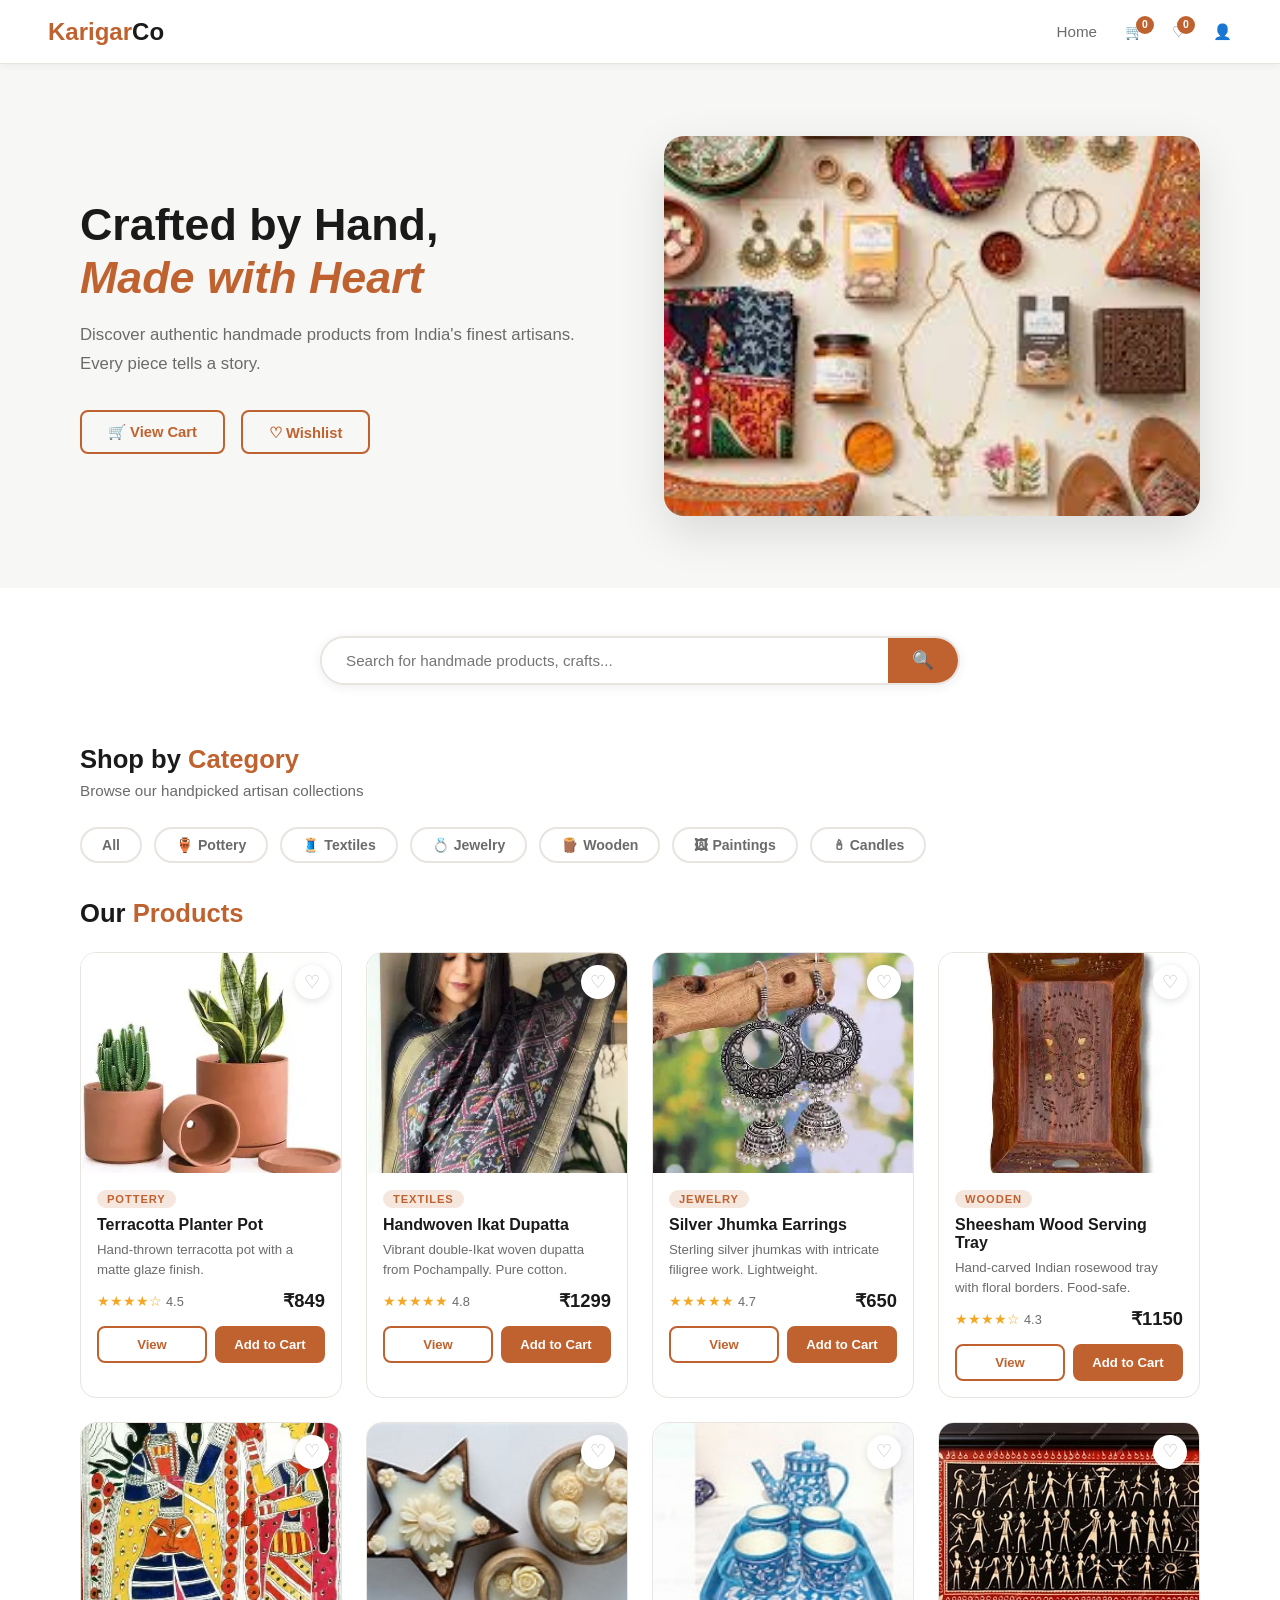
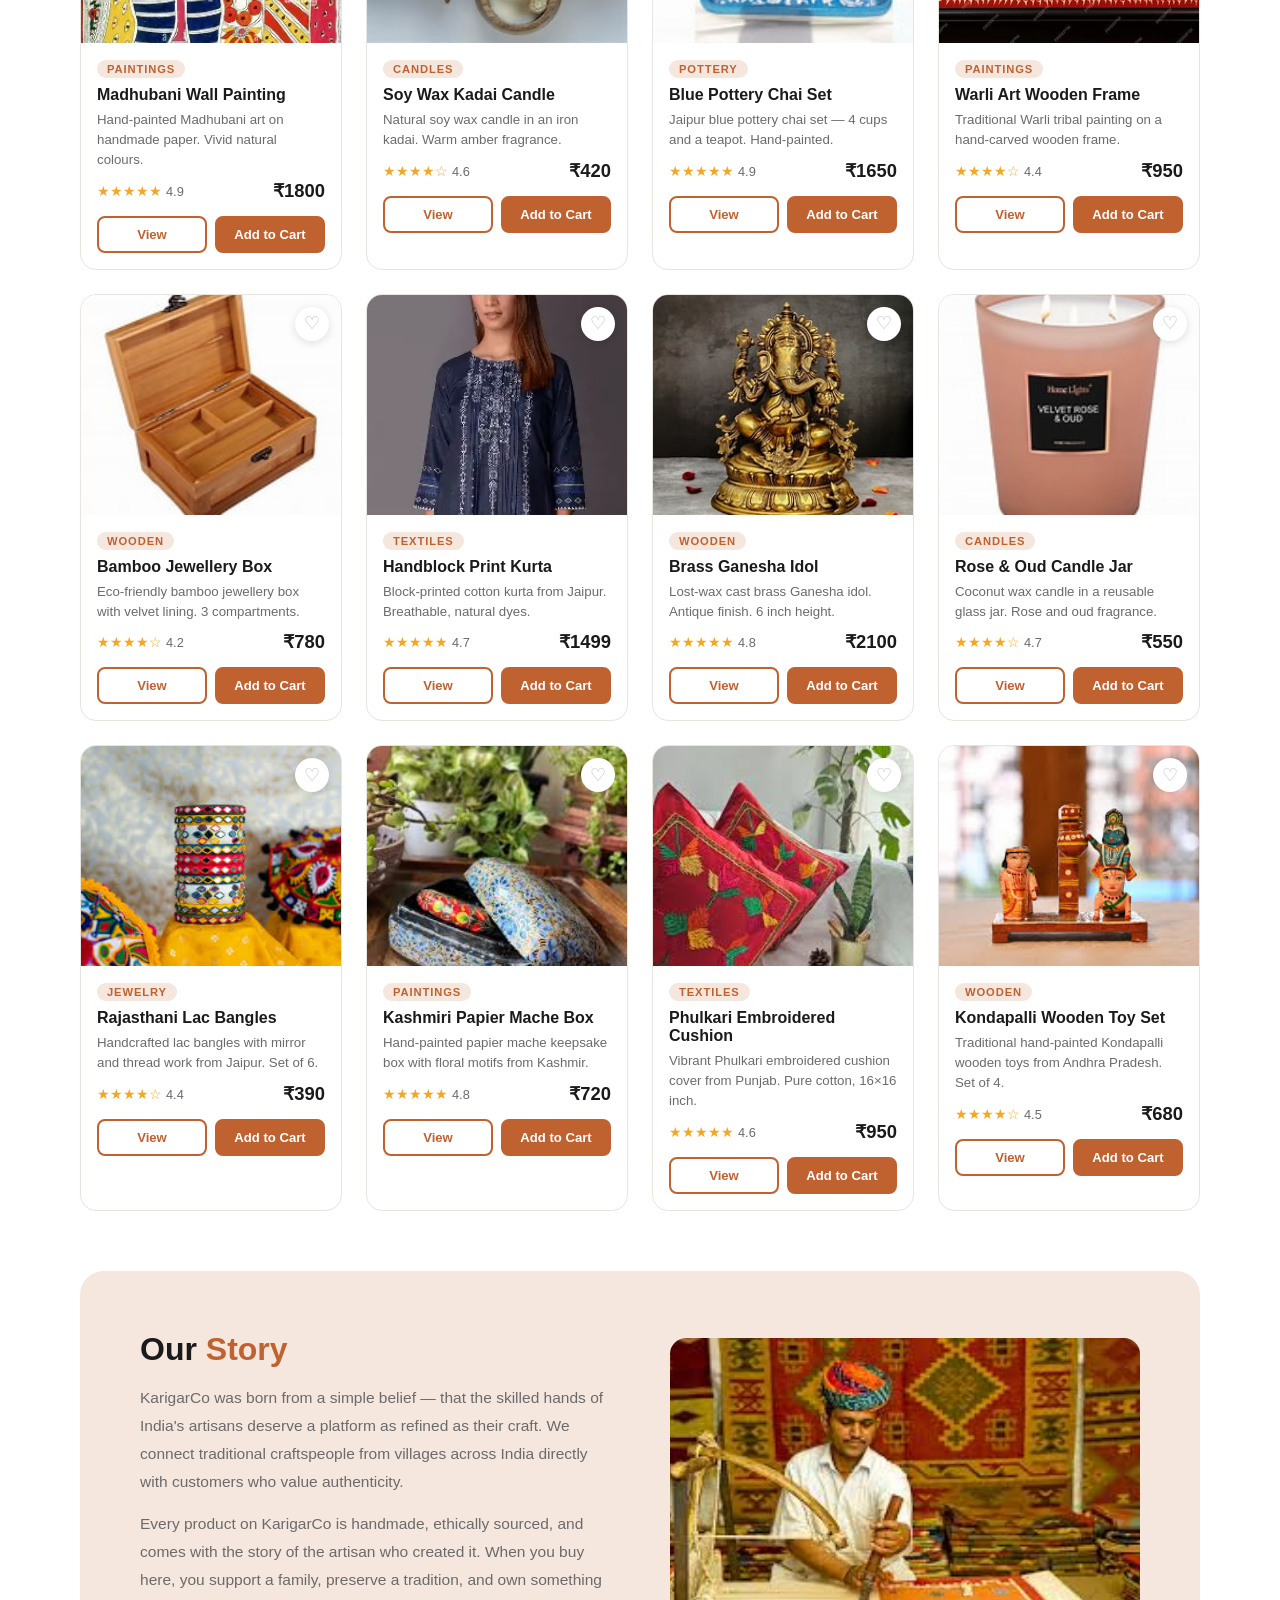
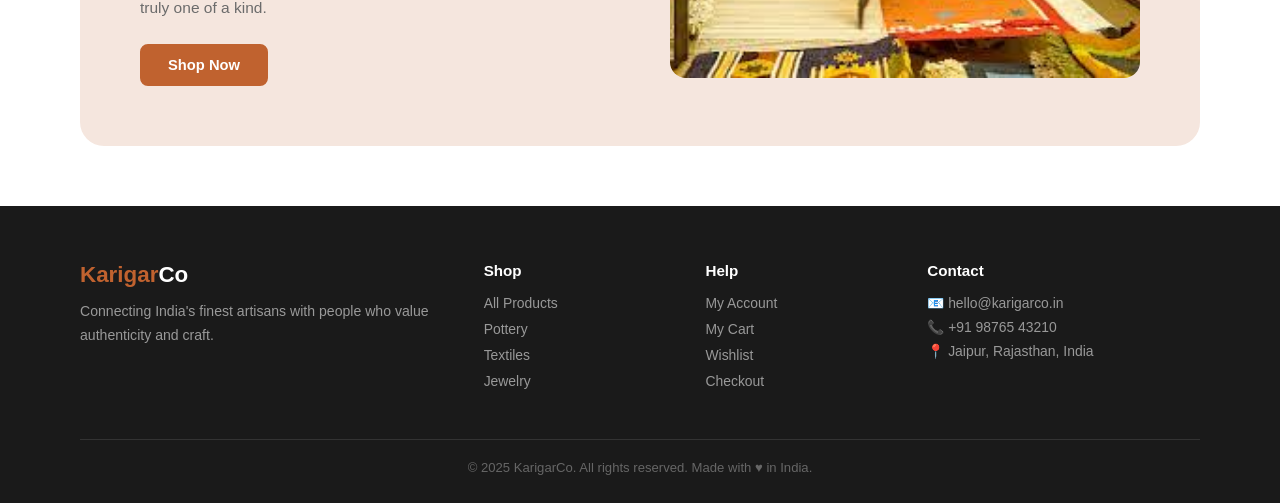
==== home.html @ a5e62e52 "Updated the project to add javascript for 2nd assessment" ====
<!DOCTYPE html>
<html lang="en">
<head>
  <meta charset="UTF-8" />
  <meta name="viewport" content="width=device-width, initial-scale=1.0"/>
  <title>KarigarCo — Home</title>
  <link rel="stylesheet" href="style.css" />
</head>
<body>

<!-- NAVBAR -->
<nav class="navbar">
  <div class="nav-logo"><span>Karigar</span>Co</div>
  <div class="nav-links">
    <a href="home.html">Home</a>
    <a href="cart.html" class="nav-icon">🛒<span class="badge" id="cartBadge">0</span></a>
    <a href="wishlist.html" class="nav-icon">♡<span class="badge" id="wishBadge">0</span></a>
    <a href="profile.html" class="nav-icon">👤</a>
  </div>
</nav>

<!-- HERO -->
<section class="hero">
  <div class="hero-text">
    <h1>Crafted by Hand,<br><em>Made with Heart</em></h1>
    <p>Discover authentic handmade products from India's finest artisans.<br>Every piece tells a story.</p>
    <div class="hero-btns">
      <a href="cart.html" class="btn btn-outline">🛒 View Cart</a>
      <a href="wishlist.html" class="btn btn-outline">♡ Wishlist</a>
    </div>
  </div>
  <div class="hero-img">
    <img src="image/hero.jpg" alt="Handmade products" />
  </div>
</section>

<!-- SEARCH -->
<div class="search-section">
  <div class="search-wrap">
    <input type="text" id="searchInput" placeholder="Search for handmade products, crafts..." />
    <button type="button" onclick="doSearch()">🔍</button>
  </div>
</div>

<!-- PRODUCTS SECTION -->
<section class="section">
  <h2 class="section-title">Shop by <span>Category</span></h2>
  <p class="section-sub">Browse our handpicked artisan collections</p>

  <div class="cat-pills">
    <span class="pill active" data-cat="all"       onclick="filterCat(this,'all')">All</span>
    <span class="pill"        data-cat="pottery"   onclick="filterCat(this,'pottery')">🏺 Pottery</span>
    <span class="pill"        data-cat="textiles"  onclick="filterCat(this,'textiles')">🧵 Textiles</span>
    <span class="pill"        data-cat="jewelry"   onclick="filterCat(this,'jewelry')">💍 Jewelry</span>
    <span class="pill"        data-cat="wooden"    onclick="filterCat(this,'wooden')">🪵 Wooden</span>
    <span class="pill"        data-cat="paintings" onclick="filterCat(this,'paintings')">🖼 Paintings</span>
    <span class="pill"        data-cat="candles"   onclick="filterCat(this,'candles')">🕯 Candles</span>
  </div>

  <h2 class="section-title" style="margin-bottom:24px;">Our <span>Products</span></h2>

  <div class="product-grid" id="productGrid">

    <!-- Card 1 -->
    <div class="card">
      <div class="card-img">
        <img src="image/img1.jpg" alt="Terracotta Planter Pot" />
        <button class="wish-btn" onclick="toggleWish(this)" data-wished="0"
          data-id="p1" data-name="Terracotta Planter Pot" data-price="849"
          data-img="image/img1.jpg" data-cat="Pottery" title="Add to Wishlist">♡</button>
      </div>
      <div class="card-body">
        <span class="cat-tag">Pottery</span>
        <h3 class="card-title">Terracotta Planter Pot</h3>
        <p class="card-desc">Hand-thrown terracotta pot with a matte glaze finish.</p>
        <div class="card-meta">
          <div><span class="stars">★★★★☆</span><span class="rating-val">4.5</span></div>
          <span class="price">₹849</span>
        </div>
        <div class="card-actions">
          <a href="product.html#p1" class="btn btn-outline">View</a>
          <button class="btn btn-solid" onclick="addCart('p1','Terracotta Planter Pot',849,'image/img1.jpg','Pottery')">Add to Cart</button>
        </div>
      </div>
    </div>

    <!-- Card 2 -->
    <div class="card">
      <div class="card-img">
        <img src="image/img2.jpg" alt="Handwoven Ikat Dupatta" />
        <button class="wish-btn" onclick="toggleWish(this)" data-wished="0"
          data-id="p2" data-name="Handwoven Ikat Dupatta" data-price="1299"
          data-img="image/img2.jpg" data-cat="Textiles" title="Add to Wishlist">♡</button>
      </div>
      <div class="card-body">
        <span class="cat-tag">Textiles</span>
        <h3 class="card-title">Handwoven Ikat Dupatta</h3>
        <p class="card-desc">Vibrant double-Ikat woven dupatta from Pochampally. Pure cotton.</p>
        <div class="card-meta">
          <div><span class="stars">★★★★★</span><span class="rating-val">4.8</span></div>
          <span class="price">₹1299</span>
        </div>
        <div class="card-actions">
          <a href="product.html#p2" class="btn btn-outline">View</a>
          <button class="btn btn-solid" onclick="addCart('p2','Handwoven Ikat Dupatta',1299,'image/img2.jpg','Textiles')">Add to Cart</button>
        </div>
      </div>
    </div>

    <!-- Card 3 -->
    <div class="card">
      <div class="card-img">
        <img src="image/img3.jpg" alt="Silver Jhumka Earrings" />
        <button class="wish-btn" onclick="toggleWish(this)" data-wished="0"
          data-id="p3" data-name="Silver Jhumka Earrings" data-price="650"
          data-img="image/img3.jpg" data-cat="Jewelry" title="Add to Wishlist">♡</button>
      </div>
      <div class="card-body">
        <span class="cat-tag">Jewelry</span>
        <h3 class="card-title">Silver Jhumka Earrings</h3>
        <p class="card-desc">Sterling silver jhumkas with intricate filigree work. Lightweight.</p>
        <div class="card-meta">
          <div><span class="stars">★★★★★</span><span class="rating-val">4.7</span></div>
          <span class="price">₹650</span>
        </div>
        <div class="card-actions">
          <a href="product.html#p3" class="btn btn-outline">View</a>
          <button class="btn btn-solid" onclick="addCart('p3','Silver Jhumka Earrings',650,'image/img3.jpg','Jewelry')">Add to Cart</button>
        </div>
      </div>
    </div>

    <!-- Card 4 -->
    <div class="card">
      <div class="card-img">
        <img src="image/img4.jpg" alt="Sheesham Wood Serving Tray" />
        <button class="wish-btn" onclick="toggleWish(this)" data-wished="0"
          data-id="p4" data-name="Sheesham Wood Serving Tray" data-price="1150"
          data-img="image/img4.jpg" data-cat="Wooden" title="Add to Wishlist">♡</button>
      </div>
      <div class="card-body">
        <span class="cat-tag">Wooden</span>
        <h3 class="card-title">Sheesham Wood Serving Tray</h3>
        <p class="card-desc">Hand-carved Indian rosewood tray with floral borders. Food-safe.</p>
        <div class="card-meta">
          <div><span class="stars">★★★★☆</span><span class="rating-val">4.3</span></div>
          <span class="price">₹1150</span>
        </div>
        <div class="card-actions">
          <a href="product.html#p4" class="btn btn-outline">View</a>
          <button class="btn btn-solid" onclick="addCart('p4','Sheesham Wood Serving Tray',1150,'image/img4.jpg','Wooden')">Add to Cart</button>
        </div>
      </div>
    </div>

    <!-- Card 5 -->
    <div class="card">
      <div class="card-img">
        <img src="image/img5.jpg" alt="Madhubani Wall Painting" />
        <button class="wish-btn" onclick="toggleWish(this)" data-wished="0"
          data-id="p5" data-name="Madhubani Wall Painting" data-price="1800"
          data-img="image/img5.jpg" data-cat="Paintings" title="Add to Wishlist">♡</button>
      </div>
      <div class="card-body">
        <span class="cat-tag">Paintings</span>
        <h3 class="card-title">Madhubani Wall Painting</h3>
        <p class="card-desc">Hand-painted Madhubani art on handmade paper. Vivid natural colours.</p>
        <div class="card-meta">
          <div><span class="stars">★★★★★</span><span class="rating-val">4.9</span></div>
          <span class="price">₹1800</span>
        </div>
        <div class="card-actions">
          <a href="product.html#p5" class="btn btn-outline">View</a>
          <button class="btn btn-solid" onclick="addCart('p5','Madhubani Wall Painting',1800,'image/img5.jpg','Paintings')">Add to Cart</button>
        </div>
      </div>
    </div>

    <!-- Card 6 -->
    <div class="card">
      <div class="card-img">
        <img src="image/img6.jpg" alt="Soy Wax Kadai Candle" />
        <button class="wish-btn" onclick="toggleWish(this)" data-wished="0"
          data-id="p6" data-name="Soy Wax Kadai Candle" data-price="420"
          data-img="image/img6.jpg" data-cat="Candles" title="Add to Wishlist">♡</button>
      </div>
      <div class="card-body">
        <span class="cat-tag">Candles</span>
        <h3 class="card-title">Soy Wax Kadai Candle</h3>
        <p class="card-desc">Natural soy wax candle in an iron kadai. Warm amber fragrance.</p>
        <div class="card-meta">
          <div><span class="stars">★★★★☆</span><span class="rating-val">4.6</span></div>
          <span class="price">₹420</span>
        </div>
        <div class="card-actions">
          <a href="product.html#p6" class="btn btn-outline">View</a>
          <button class="btn btn-solid" onclick="addCart('p6','Soy Wax Kadai Candle',420,'image/img6.jpg','Candles')">Add to Cart</button>
        </div>
      </div>
    </div>

    <!-- Card 7 -->
    <div class="card">
      <div class="card-img">
        <img src="image/img7.jpg" alt="Blue Pottery Chai Set" />
        <button class="wish-btn" onclick="toggleWish(this)" data-wished="0"
          data-id="p7" data-name="Blue Pottery Chai Set" data-price="1650"
          data-img="image/img7.jpg" data-cat="Pottery" title="Add to Wishlist">♡</button>
      </div>
      <div class="card-body">
        <span class="cat-tag">Pottery</span>
        <h3 class="card-title">Blue Pottery Chai Set</h3>
        <p class="card-desc">Jaipur blue pottery chai set — 4 cups and a teapot. Hand-painted.</p>
        <div class="card-meta">
          <div><span class="stars">★★★★★</span><span class="rating-val">4.9</span></div>
          <span class="price">₹1650</span>
        </div>
        <div class="card-actions">
          <a href="product.html#p7" class="btn btn-outline">View</a>
          <button class="btn btn-solid" onclick="addCart('p7','Blue Pottery Chai Set',1650,'image/img7.jpg','Pottery')">Add to Cart</button>
        </div>
      </div>
    </div>

    <!-- Card 8 -->
    <div class="card">
      <div class="card-img">
        <img src="image/img8.jpg" alt="Warli Art Wooden Frame" />
        <button class="wish-btn" onclick="toggleWish(this)" data-wished="0"
          data-id="p8" data-name="Warli Art Wooden Frame" data-price="950"
          data-img="image/img8.jpg" data-cat="Paintings" title="Add to Wishlist">♡</button>
      </div>
      <div class="card-body">
        <span class="cat-tag">Paintings</span>
        <h3 class="card-title">Warli Art Wooden Frame</h3>
        <p class="card-desc">Traditional Warli tribal painting on a hand-carved wooden frame.</p>
        <div class="card-meta">
          <div><span class="stars">★★★★☆</span><span class="rating-val">4.4</span></div>
          <span class="price">₹950</span>
        </div>
        <div class="card-actions">
          <a href="product.html#p8" class="btn btn-outline">View</a>
          <button class="btn btn-solid" onclick="addCart('p8','Warli Art Wooden Frame',950,'image/img8.jpg','Paintings')">Add to Cart</button>
        </div>
      </div>
    </div>

    <!-- Card 9 -->
    <div class="card">
      <div class="card-img">
        <img src="image/img9.jpg" alt="Bamboo Jewellery Box" />
        <button class="wish-btn" onclick="toggleWish(this)" data-wished="0"
          data-id="p9" data-name="Bamboo Jewellery Box" data-price="780"
          data-img="image/img9.jpg" data-cat="Wooden" title="Add to Wishlist">♡</button>
      </div>
      <div class="card-body">
        <span class="cat-tag">Wooden</span>
        <h3 class="card-title">Bamboo Jewellery Box</h3>
        <p class="card-desc">Eco-friendly bamboo jewellery box with velvet lining. 3 compartments.</p>
        <div class="card-meta">
          <div><span class="stars">★★★★☆</span><span class="rating-val">4.2</span></div>
          <span class="price">₹780</span>
        </div>
        <div class="card-actions">
          <a href="product.html#p9" class="btn btn-outline">View</a>
          <button class="btn btn-solid" onclick="addCart('p9','Bamboo Jewellery Box',780,'image/img9.jpg','Wooden')">Add to Cart</button>
        </div>
      </div>
    </div>

    <!-- Card 10 -->
    <div class="card">
      <div class="card-img">
        <img src="image/img10.jpg" alt="Handblock Print Kurta" />
        <button class="wish-btn" onclick="toggleWish(this)" data-wished="0"
          data-id="p10" data-name="Handblock Print Kurta" data-price="1499"
          data-img="image/img10.jpg" data-cat="Textiles" title="Add to Wishlist">♡</button>
      </div>
      <div class="card-body">
        <span class="cat-tag">Textiles</span>
        <h3 class="card-title">Handblock Print Kurta</h3>
        <p class="card-desc">Block-printed cotton kurta from Jaipur. Breathable, natural dyes.</p>
        <div class="card-meta">
          <div><span class="stars">★★★★★</span><span class="rating-val">4.7</span></div>
          <span class="price">₹1499</span>
        </div>
        <div class="card-actions">
          <a href="product.html#p10" class="btn btn-outline">View</a>
          <button class="btn btn-solid" onclick="addCart('p10','Handblock Print Kurta',1499,'image/img10.jpg','Textiles')">Add to Cart</button>
        </div>
      </div>
    </div>

    <!-- Card 11 -->
    <div class="card">
      <div class="card-img">
        <img src="image/img11.jpg" alt="Brass Ganesha Idol" />
        <button class="wish-btn" onclick="toggleWish(this)" data-wished="0"
          data-id="p11" data-name="Brass Ganesha Idol" data-price="2100"
          data-img="image/img11.jpg" data-cat="Wooden" title="Add to Wishlist">♡</button>
      </div>
      <div class="card-body">
        <span class="cat-tag">Wooden</span>
        <h3 class="card-title">Brass Ganesha Idol</h3>
        <p class="card-desc">Lost-wax cast brass Ganesha idol. Antique finish. 6 inch height.</p>
        <div class="card-meta">
          <div><span class="stars">★★★★★</span><span class="rating-val">4.8</span></div>
          <span class="price">₹2100</span>
        </div>
        <div class="card-actions">
          <a href="product.html#p11" class="btn btn-outline">View</a>
          <button class="btn btn-solid" onclick="addCart('p11','Brass Ganesha Idol',2100,'image/img11.jpg','Wooden')">Add to Cart</button>
        </div>
      </div>
    </div>

    <!-- Card 12 -->
    <div class="card">
      <div class="card-img">
        <img src="image/img12.jpg" alt="Rose & Oud Candle Jar" />
        <button class="wish-btn" onclick="toggleWish(this)" data-wished="0"
          data-id="p12" data-name="Rose &amp; Oud Candle Jar" data-price="550"
          data-img="image/img12.jpg" data-cat="Candles" title="Add to Wishlist">♡</button>
      </div>
      <div class="card-body">
        <span class="cat-tag">Candles</span>
        <h3 class="card-title">Rose &amp; Oud Candle Jar</h3>
        <p class="card-desc">Coconut wax candle in a reusable glass jar. Rose and oud fragrance.</p>
        <div class="card-meta">
          <div><span class="stars">★★★★☆</span><span class="rating-val">4.7</span></div>
          <span class="price">₹550</span>
        </div>
        <div class="card-actions">
          <a href="product.html#p12" class="btn btn-outline">View</a>
          <button class="btn btn-solid" onclick="addCart('p12','Rose &amp; Oud Candle Jar',550,'image/img12.jpg','Candles')">Add to Cart</button>
        </div>
      </div>
    </div>

    <!-- Card 13 — NEW -->
    <div class="card">
      <div class="card-img">
        <img src="image/img13.jpg" alt="Rajasthani Lac Bangles" />
        <button class="wish-btn" onclick="toggleWish(this)" data-wished="0"
          data-id="p13" data-name="Rajasthani Lac Bangles" data-price="390"
          data-img="image/img13.jpg" data-cat="Jewelry" title="Add to Wishlist">♡</button>
      </div>
      <div class="card-body">
        <span class="cat-tag">Jewelry</span>
        <h3 class="card-title">Rajasthani Lac Bangles</h3>
        <p class="card-desc">Handcrafted lac bangles with mirror and thread work from Jaipur. Set of 6.</p>
        <div class="card-meta">
          <div><span class="stars">★★★★☆</span><span class="rating-val">4.4</span></div>
          <span class="price">₹390</span>
        </div>
        <div class="card-actions">
          <a href="product.html#p13" class="btn btn-outline">View</a>
          <button class="btn btn-solid" onclick="addCart('p13','Rajasthani Lac Bangles',390,'image/img13.jpg','Jewelry')">Add to Cart</button>
        </div>
      </div>
    </div>

    <!-- Card 14 — NEW -->
    <div class="card">
      <div class="card-img">
        <img src="image/img14.jpg" alt="Kashmiri Papier Mache Box" />
        <button class="wish-btn" onclick="toggleWish(this)" data-wished="0"
          data-id="p14" data-name="Kashmiri Papier Mache Box" data-price="720"
          data-img="image/img14.jpg" data-cat="Paintings" title="Add to Wishlist">♡</button>
      </div>
      <div class="card-body">
        <span class="cat-tag">Paintings</span>
        <h3 class="card-title">Kashmiri Papier Mache Box</h3>
        <p class="card-desc">Hand-painted papier mache keepsake box with floral motifs from Kashmir.</p>
        <div class="card-meta">
          <div><span class="stars">★★★★★</span><span class="rating-val">4.8</span></div>
          <span class="price">₹720</span>
        </div>
        <div class="card-actions">
          <a href="product.html#p14" class="btn btn-outline">View</a>
          <button class="btn btn-solid" onclick="addCart('p14','Kashmiri Papier Mache Box',720,'image/img14.jpg','Paintings')">Add to Cart</button>
        </div>
      </div>
    </div>

    <!-- Card 15 — NEW -->
    <div class="card">
      <div class="card-img">
        <img src="image/img15.jpg" alt="Phulkari Embroidered Cushion" />
        <button class="wish-btn" onclick="toggleWish(this)" data-wished="0"
          data-id="p15" data-name="Phulkari Embroidered Cushion" data-price="950"
          data-img="image/img15.jpg" data-cat="Textiles" title="Add to Wishlist">♡</button>
      </div>
      <div class="card-body">
        <span class="cat-tag">Textiles</span>
        <h3 class="card-title">Phulkari Embroidered Cushion</h3>
        <p class="card-desc">Vibrant Phulkari embroidered cushion cover from Punjab. Pure cotton, 16×16 inch.</p>
        <div class="card-meta">
          <div><span class="stars">★★★★★</span><span class="rating-val">4.6</span></div>
          <span class="price">₹950</span>
        </div>
        <div class="card-actions">
          <a href="product.html#p15" class="btn btn-outline">View</a>
          <button class="btn btn-solid" onclick="addCart('p15','Phulkari Embroidered Cushion',950,'image/img15.jpg','Textiles')">Add to Cart</button>
        </div>
      </div>
    </div>

    <!-- Card 16 — NEW -->
    <div class="card">
      <div class="card-img">
        <img src="image/img16.jpg" alt="Kondapalli Wooden Toy Set" />
        <button class="wish-btn" onclick="toggleWish(this)" data-wished="0"
          data-id="p16" data-name="Kondapalli Wooden Toy Set" data-price="680"
          data-img="image/img16.jpg" data-cat="Wooden" title="Add to Wishlist">♡</button>
      </div>
      <div class="card-body">
        <span class="cat-tag">Wooden</span>
        <h3 class="card-title">Kondapalli Wooden Toy Set</h3>
        <p class="card-desc">Traditional hand-painted Kondapalli wooden toys from Andhra Pradesh. Set of 4.</p>
        <div class="card-meta">
          <div><span class="stars">★★★★☆</span><span class="rating-val">4.5</span></div>
          <span class="price">₹680</span>
        </div>
        <div class="card-actions">
          <a href="product.html#p16" class="btn btn-outline">View</a>
          <button class="btn btn-solid" onclick="addCart('p16','Kondapalli Wooden Toy Set',680,'image/img16.jpg','Wooden')">Add to Cart</button>
        </div>
      </div>
    </div>

  </div><!-- end product-grid -->
</section>

<!-- ABOUT / OUR STORY -->
<div class="about-section">
  <div class="about-text">
    <h2>Our <span>Story</span></h2>
    <p>KarigarCo was born from a simple belief — that the skilled hands of India's artisans deserve a platform as refined as their craft. We connect traditional craftspeople from villages across India directly with customers who value authenticity.</p>
    <p>Every product on KarigarCo is handmade, ethically sourced, and comes with the story of the artisan who created it. When you buy here, you support a family, preserve a tradition, and own something truly one of a kind.</p>
    <a href="cart.html" class="btn btn-solid" style="margin-top:8px;">Shop Now</a>
  </div>
  <div class="about-img">
    <img src="image/about.jpg" alt="Artisan at work" />
  </div>
</div>

<!-- FOOTER -->
<footer>
  <div class="footer-grid">
    <div class="footer-brand">
      <div class="logo"><span>Karigar</span>Co</div>
      <p>Connecting India's finest artisans with people who value authenticity and craft.</p>
    </div>
    <div class="footer-col">
      <h4>Shop</h4>
      <a href="home.html">All Products</a>
      <a href="home.html">Pottery</a>
      <a href="home.html">Textiles</a>
      <a href="home.html">Jewelry</a>
    </div>
    <div class="footer-col">
      <h4>Help</h4>
      <a href="profile.html">My Account</a>
      <a href="cart.html">My Cart</a>
      <a href="wishlist.html">Wishlist</a>
      <a href="checkout.html">Checkout</a>
    </div>
    <div class="footer-col">
      <h4>Contact</h4>
      <p>📧 hello@karigarco.in</p>
      <p>📞 +91 98765 43210</p>
      <p>📍 Jaipur, Rajasthan, India</p>
    </div>
  </div>
  <div class="footer-bottom">© 2025 KarigarCo. All rights reserved. Made with ♥ in India.</div>
</footer>

<a href="#" class="scroll-top" id="scrollTop">↑</a>

<script src="script.js"></script>
<script>
  document.getElementById('searchInput').addEventListener('keyup', doSearch);
  updateBadges();
</script>
</body>
</html>
---- style.css ----
* { margin: 0; padding: 0; box-sizing: border-box; }

:root {
  --terra: #C0622F;
  --terra-dark: #a04f22;
  --terra-light: #f5e6de;
  --black: #1a1a1a;
  --gray: #6b6b6b;
  --light: #f7f7f5;
  --white: #ffffff;
  --border: #e8e4e0;
}

body { font-family: 'Segoe UI', sans-serif; color: var(--black); background: var(--white); }
a { text-decoration: none; color: inherit; }
img { display: block; }

/* ===== NAVBAR ===== */
.navbar {
  display: flex; align-items: center; justify-content: space-between;
  padding: 0 48px; height: 64px; background: var(--white);
  border-bottom: 1px solid var(--border); position: sticky; top: 0; z-index: 100;
  box-shadow: 0 1px 8px rgba(0,0,0,0.06);
}
.nav-logo { font-size: 1.5rem; font-weight: 700; color: var(--black); }
.nav-logo span { color: var(--terra); }
.nav-links { display: flex; align-items: center; gap: 28px; }
.nav-links a { font-size: 0.95rem; font-weight: 500; color: var(--gray); transition: color 0.2s; }
.nav-links a:hover { color: var(--terra); }
.nav-icon { position: relative; font-size: 1.3rem; display: flex; align-items: center; }
.badge {
  position: absolute; top: -7px; right: -10px;
  background: var(--terra); color: #fff; font-size: 0.65rem; font-weight: 700;
  width: 18px; height: 18px; border-radius: 50%;
  display: flex; align-items: center; justify-content: center;
}

/* ===== BUTTONS ===== */
.btn {
  display: inline-flex; align-items: center; justify-content: center; gap: 8px;
  padding: 11px 26px; border-radius: 8px; font-size: 0.92rem;
  font-weight: 600; cursor: pointer; border: 2px solid transparent;
  transition: all 0.2s; font-family: 'Segoe UI', sans-serif;
}
.btn-outline { background: transparent; border-color: var(--terra); color: var(--terra); }
.btn-outline:hover { background: var(--terra); color: #fff; }
.btn-solid { background: var(--terra); color: #fff; border-color: var(--terra); }
.btn-solid:hover { background: var(--terra-dark); border-color: var(--terra-dark); transform: translateY(-1px); }
.btn-full { width: 100%; padding: 13px; font-size: 1rem; }
.btn-gray { background: var(--light); color: var(--black); border-color: var(--border); }
.btn-gray:hover { background: var(--border); }

/* ===== HERO ===== */
.hero {
  display: grid; grid-template-columns: 1fr 1fr;
  align-items: center; gap: 48px; padding: 72px 80px; background: var(--light);
}
.hero-text h1 { font-size: 2.8rem; font-weight: 800; line-height: 1.2; margin-bottom: 16px; }
.hero-text h1 em { color: var(--terra); font-style: italic; }
.hero-text p { font-size: 1.05rem; color: var(--gray); margin-bottom: 32px; line-height: 1.7; }
.hero-btns { display: flex; gap: 16px; flex-wrap: wrap; }
.hero-img { border-radius: 20px; overflow: hidden; box-shadow: 0 16px 48px rgba(0,0,0,0.12); }
.hero-img img { width: 100%; height: 380px; object-fit: cover; }

/* ===== SEARCH ===== */
.search-section { padding: 48px 80px 0; }
.search-wrap {
  max-width: 640px; margin: 0 auto;
  display: flex; border: 2px solid var(--border); border-radius: 50px;
  overflow: hidden; background: #fff; box-shadow: 0 2px 12px rgba(0,0,0,0.07);
}
.search-wrap input {
  flex: 1; padding: 14px 24px; border: none; outline: none;
  font-size: 0.95rem; font-family: inherit; color: var(--black);
}
.search-wrap button {
  background: var(--terra); border: none; padding: 0 24px;
  color: #fff; font-size: 1.1rem; cursor: pointer; transition: background 0.2s;
}
.search-wrap button:hover { background: var(--terra-dark); }

/* ===== SECTIONS ===== */
.section { padding: 60px 80px; }
.section-title { font-size: 1.6rem; font-weight: 700; margin-bottom: 8px; }
.section-title span { color: var(--terra); }
.section-sub { color: var(--gray); font-size: 0.95rem; margin-bottom: 28px; }

/* ===== CATEGORY PILLS ===== */
.cat-pills { display: flex; gap: 12px; flex-wrap: wrap; margin-bottom: 36px; }
.pill {
  padding: 8px 20px; border-radius: 50px; font-size: 0.88rem; font-weight: 600;
  border: 2px solid var(--border); background: #fff; color: var(--gray);
  cursor: pointer; transition: all 0.2s; text-decoration: none; display: inline-block;
}
.pill:hover { background: var(--terra); color: #fff; border-color: var(--terra); }

/* ===== PRODUCT GRID ===== */
.product-grid { display: grid; grid-template-columns: repeat(4, minmax(0, 1fr)); gap: 24px; }

/* ===== PRODUCT CARD ===== */
.card {
  background: #fff; border-radius: 16px; border: 1px solid var(--border);
  overflow: hidden; transition: transform 0.22s, box-shadow 0.22s; position: relative;
}
.card:hover { transform: translateY(-6px); box-shadow: 0 12px 36px rgba(192,98,47,0.15); }
.card-img { position: relative; overflow: hidden; }
.card-img img { width: 100%; height: 220px; object-fit: cover; transition: transform 0.3s; }
.card:hover .card-img img { transform: scale(1.05); }
.wish-btn {
  position: absolute; top: 12px; right: 12px; width: 34px; height: 34px;
  border-radius: 50%; background: #fff; display: flex; align-items: center;
  justify-content: center; font-size: 1.1rem; border: none; cursor: pointer;
  box-shadow: 0 2px 8px rgba(0,0,0,0.12); color: #bbb; transition: color 0.2s;
}
.wish-btn:hover { color: var(--terra); }
.card-body { padding: 16px; }
.cat-tag {
  display: inline-block; font-size: 0.7rem; font-weight: 700;
  letter-spacing: 0.08em; color: var(--terra); background: var(--terra-light);
  padding: 3px 10px; border-radius: 20px; margin-bottom: 8px; text-transform: uppercase;
}
.card-title { font-size: 1rem; font-weight: 700; margin-bottom: 6px; }
.card-desc { font-size: 0.83rem; color: var(--gray); line-height: 1.5; margin-bottom: 10px; }
.card-meta { display: flex; align-items: center; justify-content: space-between; margin-bottom: 14px; }
.stars { color: #f5a623; font-size: 0.88rem; }
.rating-val { font-size: 0.8rem; color: var(--gray); margin-left: 4px; }
.price { font-size: 1.15rem; font-weight: 800; }
.card-actions { display: flex; gap: 8px; }
.card-actions .btn { flex: 1; padding: 9px 0; font-size: 0.82rem; }

/* ===== ABOUT SECTION ===== */
.about-section {
  background: var(--terra-light); border-radius: 24px; margin: 0 80px 60px;
  padding: 60px; display: grid; grid-template-columns: 1fr 1fr; gap: 60px; align-items: center;
}
.about-text h2 { font-size: 2rem; font-weight: 800; margin-bottom: 16px; }
.about-text h2 span { color: var(--terra); }
.about-text p { color: var(--gray); line-height: 1.8; margin-bottom: 14px; font-size: 0.97rem; }
.about-img img { width: 100%; border-radius: 16px; object-fit: cover; height: 340px; }

/* ===== FOOTER ===== */
footer { background: var(--black); color: #ccc; padding: 56px 80px 28px; }
.footer-grid { display: grid; grid-template-columns: 2fr 1fr 1fr 1.5fr; gap: 40px; margin-bottom: 40px; }
.footer-brand .logo { font-size: 1.4rem; font-weight: 700; color: #fff; margin-bottom: 12px; }
.footer-brand .logo span { color: var(--terra); }
.footer-brand p { font-size: 0.88rem; line-height: 1.7; color: #999; }
.footer-col h4 { color: #fff; font-size: 0.95rem; font-weight: 700; margin-bottom: 16px; }
.footer-col a { display: block; font-size: 0.87rem; color: #999; margin-bottom: 10px; transition: color 0.2s; }
.footer-col a:hover { color: var(--terra); }
.footer-col p { font-size: 0.87rem; color: #999; margin-bottom: 8px; }
.footer-bottom { border-top: 1px solid #333; padding-top: 20px; text-align: center; font-size: 0.82rem; color: #666; }

/* ===== AUTH PAGE ===== */
.auth-page {
  min-height: 100vh; display: flex; align-items: center; justify-content: center;
  background: linear-gradient(135deg, var(--light) 0%, #ede0d8 100%);
}
.auth-box {
  background: #fff; border-radius: 20px; padding: 48px 44px;
  width: 100%; max-width: 440px; box-shadow: 0 20px 60px rgba(0,0,0,0.1);
}
.auth-logo { text-align: center; font-size: 1.8rem; font-weight: 800; margin-bottom: 6px; }
.auth-logo span { color: var(--terra); }
.auth-sub { text-align: center; color: var(--gray); font-size: 0.9rem; margin-bottom: 28px; }

/* CSS-only tab switching using :has() and radio inputs */
.tab-radio { display: none; }
.auth-tabs { display: flex; border-bottom: 2px solid var(--border); margin-bottom: 28px; }
.auth-tab-label {
  flex: 1; text-align: center; padding: 12px; font-weight: 600; font-size: 0.95rem;
  color: var(--gray); border-bottom: 3px solid transparent; margin-bottom: -2px;
  cursor: pointer; transition: all 0.2s; display: block;
}
#tab-login:checked ~ .auth-tabs label[for="tab-login"],
#tab-signup:checked ~ .auth-tabs label[for="tab-signup"] {
  color: var(--terra); border-bottom-color: var(--terra);
}
.tab-panel { display: none; flex-direction: column; gap: 16px; }
#tab-login:checked ~ .panels #panel-login { display: flex; }
#tab-signup:checked ~ .panels #panel-signup { display: flex; }

.form-group { display: flex; flex-direction: column; gap: 6px; }
.form-group label { font-size: 0.88rem; font-weight: 600; color: var(--black); }
.form-group input, .form-group select, .form-group textarea {
  padding: 11px 14px; border: 1.5px solid var(--border); border-radius: 8px;
  font-size: 0.93rem; font-family: inherit; outline: none; transition: border-color 0.2s; color: var(--black);
}
.form-group input:focus, .form-group select:focus, .form-group textarea:focus { border-color: var(--terra); }
.form-hint { font-size: 0.8rem; color: var(--gray); text-align: center; margin-top: 4px; }
.form-hint a { color: var(--terra); font-weight: 600; }

/* ===== PRODUCT DETAIL PAGE ===== */
.product-detail {
  display: grid; grid-template-columns: 1fr 1fr; gap: 56px;
  padding: 48px 80px; max-width: 1200px; margin: 0 auto;
}
.product-main-img { border-radius: 20px; overflow: hidden; border: 1px solid var(--border); }
.product-main-img img { width: 100%; height: 460px; object-fit: cover; }
.product-info { padding-top: 8px; }
.product-info .cat-tag { margin-bottom: 12px; }
.product-info h1 { font-size: 1.8rem; font-weight: 800; margin-bottom: 12px; line-height: 1.3; }
.product-stars { display: flex; align-items: center; gap: 8px; margin-bottom: 16px; }
.product-stars .stars { font-size: 1.1rem; }
.product-stars span { color: var(--gray); font-size: 0.9rem; }
.product-price { font-size: 2rem; font-weight: 800; color: var(--terra); margin-bottom: 20px; }
.product-desc { color: var(--gray); line-height: 1.8; font-size: 0.97rem; margin-bottom: 28px; }
.product-actions { display: flex; flex-direction: column; gap: 12px; }
.product-actions-row { display: flex; gap: 12px; }
.product-actions-row .btn { flex: 1; }

/* ===== REVIEWS ===== */
.reviews-section { padding: 0 80px 60px; max-width: 1200px; margin: 0 auto; }
.reviews-title { font-size: 1.3rem; font-weight: 700; margin-bottom: 24px; padding-bottom: 12px; border-bottom: 2px solid var(--border); }
.review-list { display: flex; flex-direction: column; gap: 20px; margin-bottom: 40px; }
.review-card { background: var(--light); border-radius: 12px; padding: 20px; border: 1px solid var(--border); }
.review-header { display: flex; align-items: center; justify-content: space-between; margin-bottom: 8px; }
.reviewer-name { font-weight: 700; font-size: 0.95rem; }
.review-stars { color: #f5a623; font-size: 0.9rem; }
.review-text { color: var(--gray); font-size: 0.9rem; line-height: 1.6; }
.review-form { background: var(--light); border-radius: 16px; padding: 28px; border: 1px solid var(--border); }
.review-form h3 { font-size: 1.1rem; font-weight: 700; margin-bottom: 20px; }
.review-form .form-group { margin-bottom: 14px; }

/* ===== CART PAGE ===== */
.cart-layout { display: grid; grid-template-columns: 1fr 360px; gap: 32px; align-items: start; }
.cart-items { display: flex; flex-direction: column; gap: 16px; }
.cart-item {
  display: grid; grid-template-columns: 100px 1fr auto;
  gap: 20px; align-items: center;
  background: #fff; border: 1px solid var(--border); border-radius: 14px; padding: 16px;
}
.cart-item img { width: 100px; height: 100px; object-fit: cover; border-radius: 10px; }
.cart-item-info h4 { font-weight: 700; margin-bottom: 4px; }
.cart-item-info .cat-tag { margin-bottom: 8px; }
.cart-item-price { font-size: 1.1rem; font-weight: 800; text-align: right; }

/* ===== ORDER SUMMARY ===== */
.order-summary {
  background: #fff; border: 1px solid var(--border); border-radius: 16px;
  padding: 24px; position: sticky; top: 80px;
}
.order-summary h3 { font-size: 1.1rem; font-weight: 700; margin-bottom: 20px; padding-bottom: 12px; border-bottom: 1px solid var(--border); }
.summary-row { display: flex; justify-content: space-between; margin-bottom: 12px; font-size: 0.93rem; color: var(--gray); }
.summary-row.total { font-weight: 800; font-size: 1.1rem; color: var(--black); border-top: 1px solid var(--border); padding-top: 14px; margin-top: 4px; }
.summary-row.free { color: #27ae60; font-weight: 600; }

/* ===== EMPTY STATE ===== */
.empty-state { text-align: center; padding: 80px 24px; display: flex; flex-direction: column; align-items: center; gap: 16px; }
.empty-icon { font-size: 4rem; margin-bottom: 8px; }
.empty-state h3 { font-size: 1.4rem; font-weight: 700; }
.empty-state p { color: var(--gray); font-size: 0.95rem; }

/* ===== CHECKOUT PAGE ===== */
.checkout-layout { display: grid; grid-template-columns: 1fr 380px; gap: 32px; align-items: start; }
.checkout-form-box { background: #fff; border: 1px solid var(--border); border-radius: 16px; padding: 32px; }
.checkout-form-box h3 { font-size: 1.1rem; font-weight: 700; margin-bottom: 24px; }
.form-row { display: grid; grid-template-columns: 1fr 1fr; gap: 16px; }
.payment-options { display: flex; flex-direction: column; gap: 12px; margin-top: 8px; }
.payment-opt {
  display: flex; align-items: center; gap: 12px; padding: 14px 18px;
  border: 2px solid var(--border); border-radius: 10px; cursor: pointer;
  transition: border-color 0.2s; font-size: 0.93rem; font-weight: 600;
}
.payment-opt input[type="radio"] { accent-color: var(--terra); width: 16px; height: 16px; }
.payment-opt:has(input:checked) { border-color: var(--terra); background: var(--terra-light); }
.section-label { font-weight: 700; font-size: 1rem; margin: 20px 0 12px; }

/* ===== ORDER CONFIRM ===== */
.confirm-box { text-align: center; padding: 60px 32px; background: #fff; border: 1px solid var(--border); border-radius: 20px; }
.confirm-icon { font-size: 4rem; margin-bottom: 16px; }
.confirm-box h2 { font-size: 1.8rem; font-weight: 800; margin-bottom: 8px; }
.confirm-box p { color: var(--gray); margin-bottom: 8px; }
.order-id-display { font-size: 1.1rem; font-weight: 800; color: var(--terra); margin: 12px 0 28px; background: var(--terra-light); padding: 10px 20px; border-radius: 8px; display: inline-block; }

/* ===== ORDERS PAGE ===== */
.order-card {
  background: #fff;
  border: 1px solid var(--border);
  border-radius: 18px;
  padding: 22px;
  margin-bottom: 16px;
}
.order-head {
  display: flex;
  align-items: center;
  justify-content: space-between;
  gap: 16px;
  padding-bottom: 14px;
  margin-bottom: 16px;
  border-bottom: 1px solid var(--border);
}
.order-id { font-weight: 800; font-size: 1rem; }
.order-date { color: var(--gray); font-size: 0.85rem; margin-top: 4px; }
.order-total { font-weight: 900; font-size: 1.05rem; color: var(--terra); white-space: nowrap; }
.order-grid { display: grid; grid-template-columns: 1.2fr 0.8fr; gap: 18px; align-items: start; }
.order-items { display: flex; flex-direction: column; gap: 12px; }
.order-item {
  display: grid;
  grid-template-columns: 54px 1fr auto;
  gap: 12px;
  align-items: center;
  padding: 12px;
  border: 1px solid var(--border);
  border-radius: 14px;
  background: var(--light);
}
.order-item img { width: 54px; height: 54px; object-fit: cover; border-radius: 10px; }
.order-item-name { font-weight: 800; font-size: 0.92rem; }
.order-item-meta { color: var(--gray); font-size: 0.82rem; margin-top: 3px; }
.order-item-line { font-weight: 900; font-size: 0.92rem; white-space: nowrap; }
.order-address {
  border: 1px solid var(--border);
  border-radius: 14px;
  padding: 14px;
  background: #fff;
  color: var(--black);
  line-height: 1.7;
  font-size: 0.92rem;
}

/* ===== PROFILE PAGE ===== */
.profile-layout { display: grid; grid-template-columns: 280px 1fr; gap: 32px; align-items: start; }
.profile-card { background: #fff; border: 1px solid var(--border); border-radius: 16px; padding: 32px 24px; text-align: center; position: sticky; top: 80px; }
.profile-avatar { width: 90px; height: 90px; border-radius: 50%; background: var(--terra-light); display: flex; align-items: center; justify-content: center; font-size: 2.5rem; margin: 0 auto 16px; }
.profile-card h3 { font-weight: 700; font-size: 1.1rem; margin-bottom: 4px; }
.profile-card p { color: var(--gray); font-size: 0.88rem; margin-bottom: 20px; }
.profile-links { display: flex; flex-direction: column; gap: 10px; }
.profile-links a { padding: 10px 16px; border-radius: 8px; background: var(--light); font-size: 0.9rem; font-weight: 600; color: var(--black); transition: all 0.2s; display: block; }
.profile-links a:hover { background: var(--terra-light); color: var(--terra); }
.profile-info-box { background: #fff; border: 1px solid var(--border); border-radius: 16px; padding: 32px; }
.profile-info-box h3 { font-size: 1.1rem; font-weight: 700; margin-bottom: 24px; padding-bottom: 12px; border-bottom: 1px solid var(--border); }
.info-row { display: flex; align-items: center; padding: 16px 0; border-bottom: 1px solid var(--border); gap: 16px; }
.info-row:last-child { border-bottom: none; }
.info-label { font-size: 0.85rem; color: var(--gray); font-weight: 600; min-width: 160px; }
.info-value { font-size: 0.95rem; font-weight: 600; }
.logout-btn { display: block; width: 100%; padding: 12px; margin-top: 20px; background: #fff3f0; color: #e74c3c; border: 2px solid #ffd0c8; border-radius: 8px; font-weight: 700; font-size: 0.95rem; cursor: pointer; transition: all 0.2s; text-align: center; text-decoration: none; font-family: 'Segoe UI', sans-serif; }
.logout-btn:hover { background: #e74c3c; color: #fff; border-color: #e74c3c; }

/* ===== SCROLL TOP ===== */
.scroll-top { position: fixed; bottom: 28px; right: 28px; width: 44px; height: 44px; border-radius: 50%; background: var(--terra); color: #fff; font-size: 1.2rem; display: flex; align-items: center; justify-content: center; cursor: pointer; border: none; box-shadow: 0 4px 16px rgba(192,98,47,0.3); transition: all 0.2s; text-decoration: none; }
.scroll-top:hover { background: var(--terra-dark); transform: translateY(-3px); }

/* ===== PAGE WRAP ===== */
.page-wrap { max-width: 1200px; margin: 0 auto; padding: 40px 24px; }
.page-title { font-size: 1.8rem; font-weight: 800; margin-bottom: 32px; }
.page-title span { color: var(--terra); }

/* ===== RESPONSIVE ===== */
@media (max-width: 1024px) {
  .hero, .section { padding: 48px 40px; }
  .search-section { padding: 32px 40px 0; }
  .about-section { margin: 0 40px 48px; padding: 40px; }
  footer { padding: 48px 40px 24px; }
  .footer-grid { grid-template-columns: 1fr 1fr; }
  .product-detail { padding: 40px; }
  .reviews-section { padding: 0 40px 48px; }
}
@media (max-width: 768px) {
  .navbar { padding: 0 20px; }
  .hero { grid-template-columns: 1fr; padding: 40px 20px; }
  .hero-img { display: none; }
  .hero-text h1 { font-size: 2rem; }
  .section { padding: 40px 20px; }
  .search-section { padding: 32px 20px 0; }
  .about-section { grid-template-columns: 1fr; margin: 0 20px 40px; padding: 32px 24px; }
  .about-img { display: none; }
  footer { padding: 40px 20px 20px; }
  .footer-grid { grid-template-columns: 1fr; gap: 24px; }
  .cart-layout, .checkout-layout, .profile-layout { grid-template-columns: 1fr; }
  .order-grid { grid-template-columns: 1fr; }
  .product-detail { grid-template-columns: 1fr; padding: 24px 20px; }
  .reviews-section { padding: 0 20px 40px; }
  .form-row { grid-template-columns: 1fr; }
  .product-actions-row { flex-direction: column; }
}
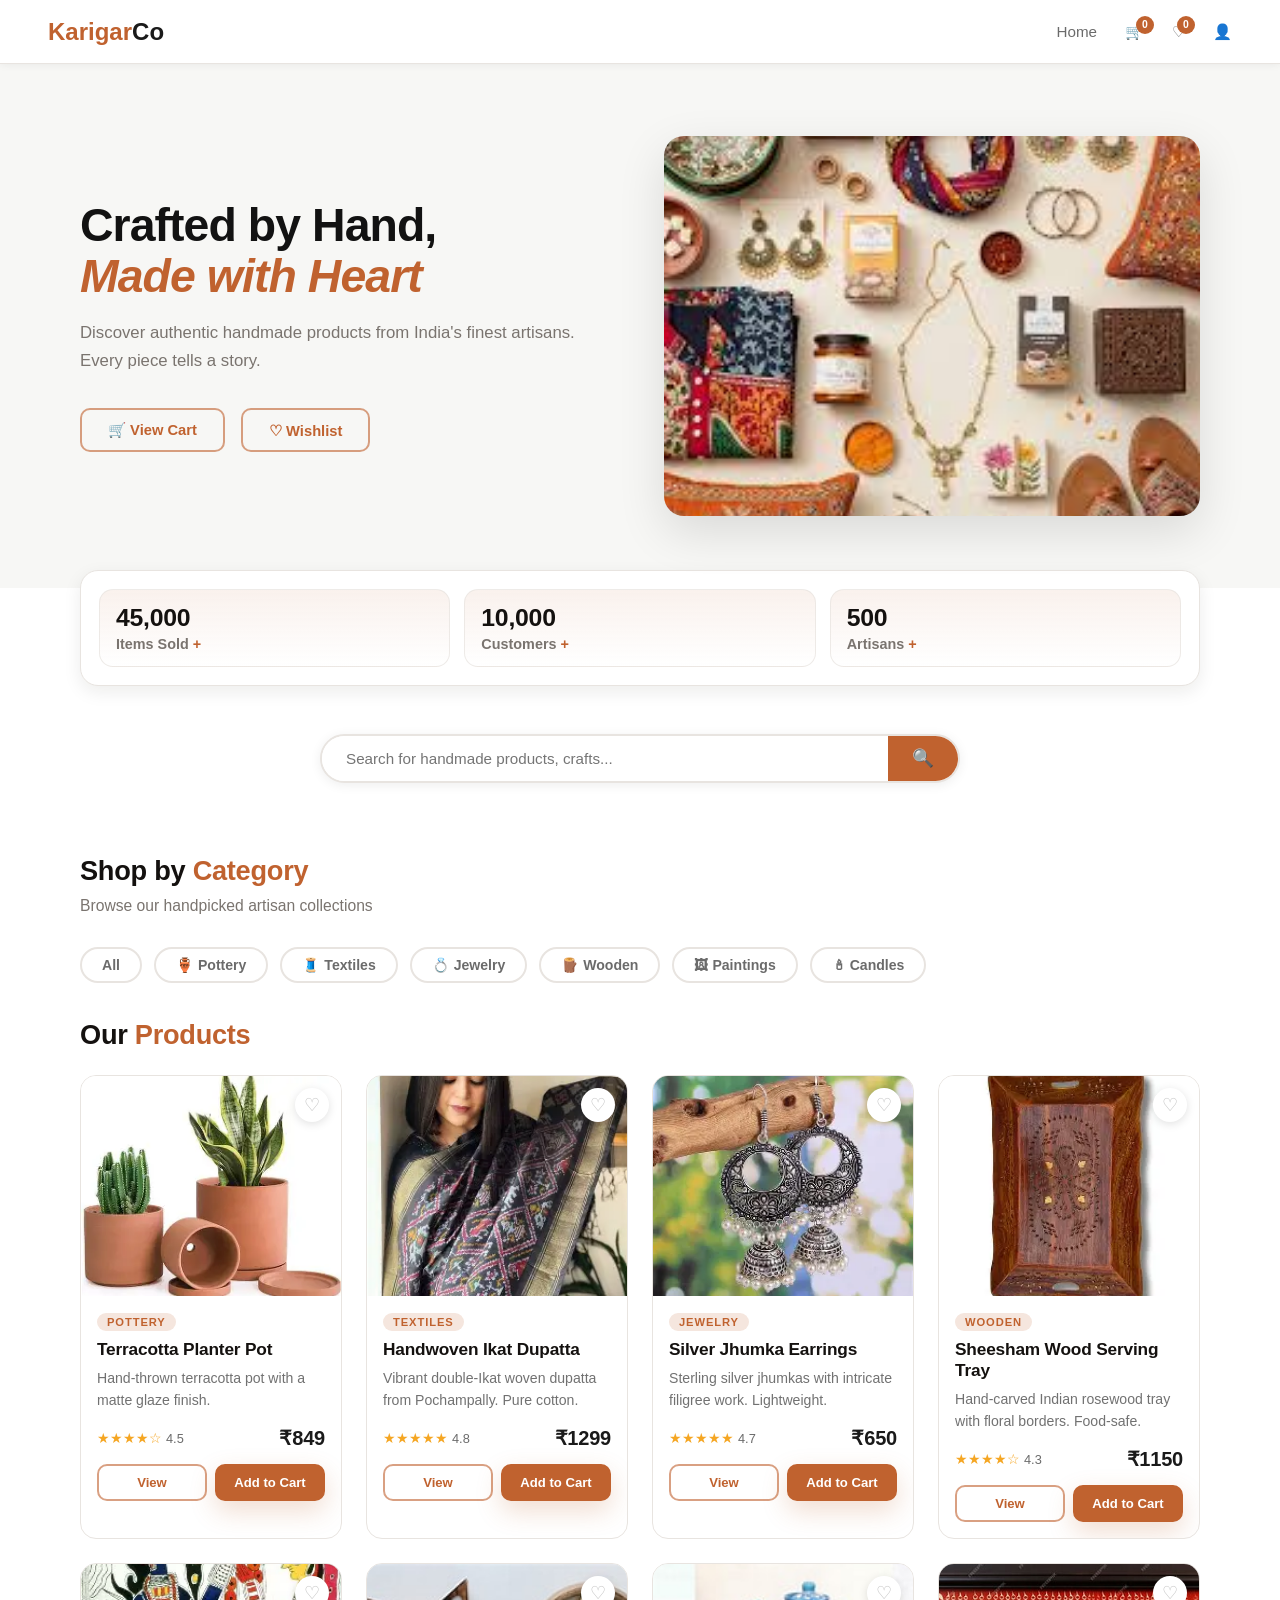
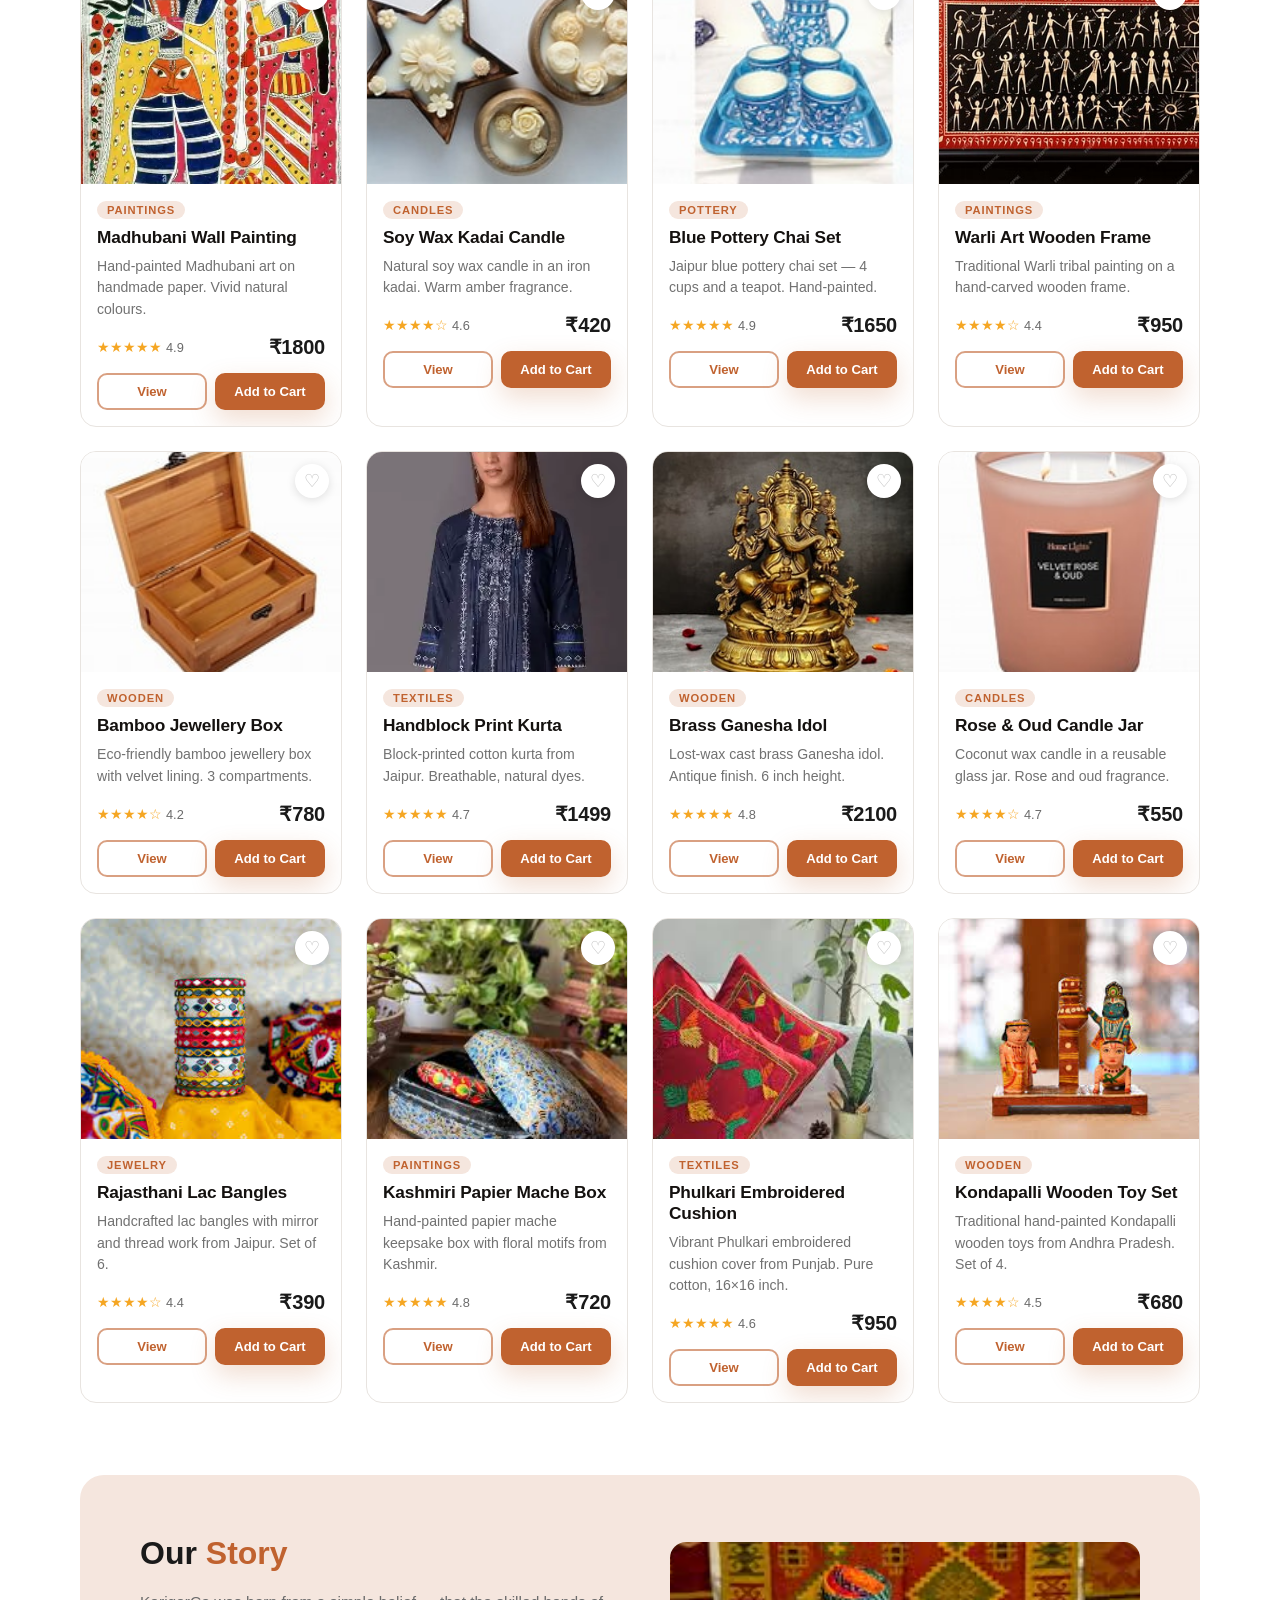
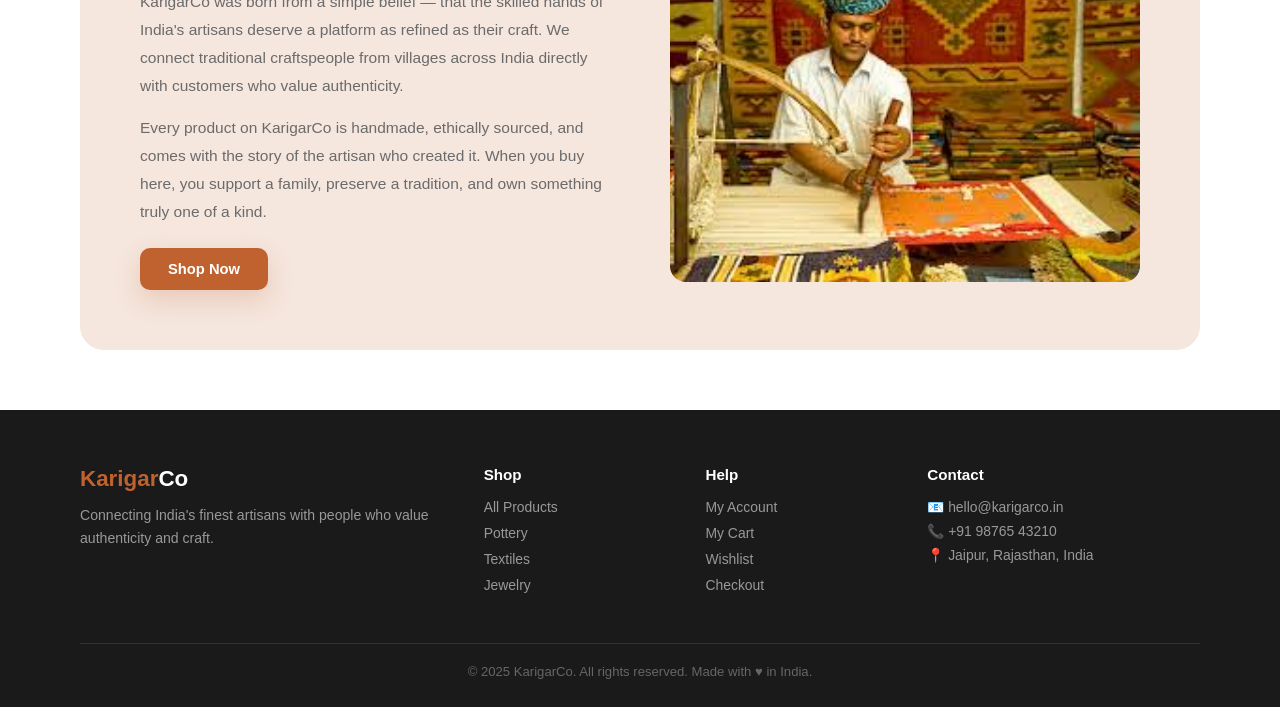
==== commit b7c01f6d: "added few features" ====
--- a/home.html
+++ b/home.html
@@ -34,6 +34,24 @@
   </div>
 </section>
 
+<!-- STATS -->
+<section class="stats" aria-label="Store statistics">
+  <div class="stats-wrap">
+    <div class="stat">
+      <div class="stat-val" data-countup="45000">0</div>
+      <div class="stat-label">Items Sold <span class="plus">+</span></div>
+    </div>
+    <div class="stat">
+      <div class="stat-val" data-countup="10000">0</div>
+      <div class="stat-label">Customers <span class="plus">+</span></div>
+    </div>
+    <div class="stat">
+      <div class="stat-val" data-countup="500">0</div>
+      <div class="stat-label">Artisans <span class="plus">+</span></div>
+    </div>
+  </div>
+</section>
+
 <!-- SEARCH -->
 <div class="search-section">
   <div class="search-wrap">
@@ -430,6 +448,13 @@
     </div>
 
   </div><!-- end product-grid -->
+
+  <div id="noProducts" class="empty-state" hidden>
+    <div class="empty-icon">🔎</div>
+    <h3>No products found</h3>
+    <p>Try a different search or switch categories.</p>
+    <button type="button" class="btn btn-outline" onclick="document.getElementById('searchInput').value=''; doSearch();">Clear Search</button>
+  </div>
 </section>
 
 <!-- ABOUT / OUR STORY -->
--- a/style.css
+++ b/style.css
@@ -1,4 +1,7 @@
 * { margin: 0; padding: 0; box-sizing: border-box; }
+
+/* Ensure the HTML `hidden` attribute always works */
+[hidden] { display: none !important; }
 
 :root {
   --terra: #C0622F;
@@ -9,9 +12,20 @@
   --light: #f7f7f5;
   --white: #ffffff;
   --border: #e8e4e0;
-}
-
-body { font-family: 'Segoe UI', sans-serif; color: var(--black); background: var(--white); }
+  --muted: #7a746f;
+  --shadow-sm: 0 6px 18px rgba(28, 22, 18, 0.08);
+  --shadow-md: 0 14px 40px rgba(28, 22, 18, 0.14);
+
+  /* 8px spacing scale */
+  --s1: 8px;
+  --s2: 16px;
+  --s3: 24px;
+  --s4: 32px;
+  --s5: 40px;
+  --s6: 48px;
+}
+
+body { font-family: 'Segoe UI', sans-serif; color: var(--black); background: var(--white); text-rendering: optimizeLegibility; }
 a { text-decoration: none; color: inherit; }
 img { display: block; }
 
@@ -34,33 +48,68 @@
   width: 18px; height: 18px; border-radius: 50%;
   display: flex; align-items: center; justify-content: center;
 }
+.badge.pulse { animation: badgePulse 340ms ease-out; transform-origin: center; }
+@keyframes badgePulse {
+  0% { transform: scale(1); box-shadow: 0 0 0 rgba(192,98,47,0); }
+  50% { transform: scale(1.22); box-shadow: 0 0 0 8px rgba(192,98,47,0.16); }
+  100% { transform: scale(1); box-shadow: 0 0 0 rgba(192,98,47,0); }
+}
 
 /* ===== BUTTONS ===== */
 .btn {
   display: inline-flex; align-items: center; justify-content: center; gap: 8px;
-  padding: 11px 26px; border-radius: 8px; font-size: 0.92rem;
+  padding: 11px 26px; border-radius: 10px; font-size: 0.92rem;
   font-weight: 600; cursor: pointer; border: 2px solid transparent;
-  transition: all 0.2s; font-family: 'Segoe UI', sans-serif;
-}
-.btn-outline { background: transparent; border-color: var(--terra); color: var(--terra); }
-.btn-outline:hover { background: var(--terra); color: #fff; }
-.btn-solid { background: var(--terra); color: #fff; border-color: var(--terra); }
-.btn-solid:hover { background: var(--terra-dark); border-color: var(--terra-dark); transform: translateY(-1px); }
+  transition: transform 220ms ease, box-shadow 220ms ease, background 220ms ease, border-color 220ms ease, color 220ms ease;
+  font-family: 'Segoe UI', sans-serif;
+  will-change: transform;
+  user-select: none;
+}
+.btn-outline { background: transparent; border-color: rgba(192,98,47,0.6); color: var(--terra); }
+.btn-outline:hover { background: rgba(192,98,47,0.08); border-color: var(--terra); transform: translateY(-1px); box-shadow: var(--shadow-sm); }
+.btn-solid { background: var(--terra); color: #fff; border-color: var(--terra); box-shadow: 0 10px 26px rgba(192,98,47,0.22); }
+.btn-solid:hover { background: var(--terra-dark); border-color: var(--terra-dark); transform: translateY(-1px) scale(1.01); box-shadow: 0 14px 34px rgba(192,98,47,0.26); }
+.btn:active { transform: translateY(0px) scale(0.98); box-shadow: none; }
+.btn:focus-visible { outline: 3px solid rgba(192,98,47,0.22); outline-offset: 2px; }
 .btn-full { width: 100%; padding: 13px; font-size: 1rem; }
 .btn-gray { background: var(--light); color: var(--black); border-color: var(--border); }
 .btn-gray:hover { background: var(--border); }
+.btn.is-added {
+  background: #1f9d57;
+  border-color: #1f9d57;
+  box-shadow: 0 12px 28px rgba(31,157,87,0.22);
+}
 
 /* ===== HERO ===== */
 .hero {
   display: grid; grid-template-columns: 1fr 1fr;
   align-items: center; gap: 48px; padding: 72px 80px; background: var(--light);
 }
-.hero-text h1 { font-size: 2.8rem; font-weight: 800; line-height: 1.2; margin-bottom: 16px; }
+.hero-text h1 { font-size: 2.9rem; font-weight: 900; letter-spacing: -0.02em; line-height: 1.1; margin-bottom: 16px; color: #121212; }
 .hero-text h1 em { color: var(--terra); font-style: italic; }
-.hero-text p { font-size: 1.05rem; color: var(--gray); margin-bottom: 32px; line-height: 1.7; }
+.hero-text p { font-size: 1.05rem; color: var(--muted); margin-bottom: 32px; line-height: 1.7; }
 .hero-btns { display: flex; gap: 16px; flex-wrap: wrap; }
 .hero-img { border-radius: 20px; overflow: hidden; box-shadow: 0 16px 48px rgba(0,0,0,0.12); }
 .hero-img img { width: 100%; height: 380px; object-fit: cover; }
+
+/* ===== STATS ===== */
+.stats { padding: 0 80px; margin-top: -18px; }
+.stats-wrap {
+  max-width: 1200px;
+  margin: 0 auto;
+  background: #fff;
+  border: 1px solid var(--border);
+  border-radius: 18px;
+  padding: 18px;
+  display: grid;
+  grid-template-columns: repeat(3, minmax(0, 1fr));
+  gap: 14px;
+  box-shadow: var(--shadow-sm);
+}
+.stat { padding: 14px 16px; border-radius: 14px; background: linear-gradient(180deg, rgba(245,230,222,0.55), rgba(255,255,255,0)); border: 1px solid rgba(232,228,224,0.75); }
+.stat-val { font-size: 1.55rem; font-weight: 900; letter-spacing: -0.01em; color: #14110f; }
+.stat-label { margin-top: 4px; color: var(--muted); font-weight: 600; font-size: 0.9rem; }
+.stat-label .plus { color: var(--terra); font-weight: 900; }
 
 /* ===== SEARCH ===== */
 .search-section { padding: 48px 80px 0; }
@@ -80,10 +129,10 @@
 .search-wrap button:hover { background: var(--terra-dark); }
 
 /* ===== SECTIONS ===== */
-.section { padding: 60px 80px; }
-.section-title { font-size: 1.6rem; font-weight: 700; margin-bottom: 8px; }
+.section { padding: 72px 80px; }
+.section-title { font-size: 1.7rem; font-weight: 900; letter-spacing: -0.01em; margin-bottom: 10px; color: #14110f; }
 .section-title span { color: var(--terra); }
-.section-sub { color: var(--gray); font-size: 0.95rem; margin-bottom: 28px; }
+.section-sub { color: var(--muted); font-size: 0.98rem; margin-bottom: 32px; }
 
 /* ===== CATEGORY PILLS ===== */
 .cat-pills { display: flex; gap: 12px; flex-wrap: wrap; margin-bottom: 36px; }
@@ -102,29 +151,33 @@
   background: #fff; border-radius: 16px; border: 1px solid var(--border);
   overflow: hidden; transition: transform 0.22s, box-shadow 0.22s; position: relative;
 }
-.card:hover { transform: translateY(-6px); box-shadow: 0 12px 36px rgba(192,98,47,0.15); }
+.card:hover { transform: translateY(-6px); box-shadow: 0 12px 36px rgba(28, 22, 18, 0.14), 0 10px 26px rgba(192,98,47,0.10); }
 .card-img { position: relative; overflow: hidden; }
-.card-img img { width: 100%; height: 220px; object-fit: cover; transition: transform 0.3s; }
-.card:hover .card-img img { transform: scale(1.05); }
+.card-img img { width: 100%; height: 220px; object-fit: cover; transition: transform 260ms ease; transform-origin: center; }
+.card:hover .card-img img { transform: scale(1.08); }
 .wish-btn {
   position: absolute; top: 12px; right: 12px; width: 34px; height: 34px;
   border-radius: 50%; background: #fff; display: flex; align-items: center;
   justify-content: center; font-size: 1.1rem; border: none; cursor: pointer;
-  box-shadow: 0 2px 8px rgba(0,0,0,0.12); color: #bbb; transition: color 0.2s;
-}
-.wish-btn:hover { color: var(--terra); }
+  box-shadow: 0 2px 10px rgba(0,0,0,0.12); color: #bbb;
+  transition: transform 220ms ease, box-shadow 220ms ease, color 220ms ease, background 220ms ease;
+  will-change: transform;
+}
+.wish-btn:hover { color: var(--terra); transform: translateY(-1px) scale(1.05); box-shadow: 0 10px 26px rgba(28,22,18,0.14); }
+.wish-btn.is-wished { color: var(--terra); background: rgba(245,230,222,0.9); }
+.wish-btn:active { transform: scale(0.96); }
 .card-body { padding: 16px; }
 .cat-tag {
   display: inline-block; font-size: 0.7rem; font-weight: 700;
   letter-spacing: 0.08em; color: var(--terra); background: var(--terra-light);
   padding: 3px 10px; border-radius: 20px; margin-bottom: 8px; text-transform: uppercase;
 }
-.card-title { font-size: 1rem; font-weight: 700; margin-bottom: 6px; }
-.card-desc { font-size: 0.83rem; color: var(--gray); line-height: 1.5; margin-bottom: 10px; }
+.card-title { font-size: 1.08rem; font-weight: 900; letter-spacing: -0.01em; margin-bottom: 8px; color: #14110f; }
+.card-desc { font-size: 0.88rem; color: rgba(26,26,26,0.62); line-height: 1.55; margin-bottom: 14px; }
 .card-meta { display: flex; align-items: center; justify-content: space-between; margin-bottom: 14px; }
 .stars { color: #f5a623; font-size: 0.88rem; }
 .rating-val { font-size: 0.8rem; color: var(--gray); margin-left: 4px; }
-.price { font-size: 1.15rem; font-weight: 800; }
+.price { font-size: 1.25rem; font-weight: 900; letter-spacing: -0.01em; }
 .card-actions { display: flex; gap: 8px; }
 .card-actions .btn { flex: 1; padding: 9px 0; font-size: 0.82rem; }
 
@@ -248,7 +301,27 @@
 .empty-state { text-align: center; padding: 80px 24px; display: flex; flex-direction: column; align-items: center; gap: 16px; }
 .empty-icon { font-size: 4rem; margin-bottom: 8px; }
 .empty-state h3 { font-size: 1.4rem; font-weight: 700; }
-.empty-state p { color: var(--gray); font-size: 0.95rem; }
+.empty-state p { color: var(--muted); font-size: 0.95rem; }
+
+/* ===== SKELETON LOADER (home products) ===== */
+.skeleton { position: relative; overflow: hidden; background: #fff; border: 1px solid var(--border); border-radius: 16px; }
+.skeleton::after {
+  content: '';
+  position: absolute;
+  inset: 0;
+  background: linear-gradient(90deg, rgba(245,245,245,0), rgba(240,236,232,0.9), rgba(245,245,245,0));
+  transform: translateX(-60%);
+  animation: shimmer 1100ms infinite;
+}
+@keyframes shimmer { 0% { transform: translateX(-60%); } 100% { transform: translateX(60%); } }
+.skeleton .sk-img { height: 220px; background: #f2efec; }
+.skeleton .sk-body { padding: 16px; display: grid; gap: 10px; }
+.skeleton .sk-line { height: 12px; border-radius: 999px; background: #f0ece8; }
+.skeleton .sk-line.w60 { width: 60%; }
+.skeleton .sk-line.w40 { width: 40%; }
+.skeleton .sk-line.w85 { width: 85%; }
+.skeleton .sk-actions { display: grid; grid-template-columns: 1fr 1fr; gap: 8px; margin-top: 6px; }
+.skeleton .sk-btn { height: 34px; border-radius: 10px; background: #f0ece8; }
 
 /* ===== CHECKOUT PAGE ===== */
 .checkout-layout { display: grid; grid-template-columns: 1fr 380px; gap: 32px; align-items: start; }
@@ -354,6 +427,7 @@
   .footer-grid { grid-template-columns: 1fr 1fr; }
   .product-detail { padding: 40px; }
   .reviews-section { padding: 0 40px 48px; }
+  .stats { padding: 0 40px; }
 }
 @media (max-width: 768px) {
   .navbar { padding: 0 20px; }
@@ -372,4 +446,6 @@
   .reviews-section { padding: 0 20px 40px; }
   .form-row { grid-template-columns: 1fr; }
   .product-actions-row { flex-direction: column; }
+  .stats { padding: 0 20px; margin-top: -10px; }
+  .stats-wrap { grid-template-columns: 1fr; }
 }
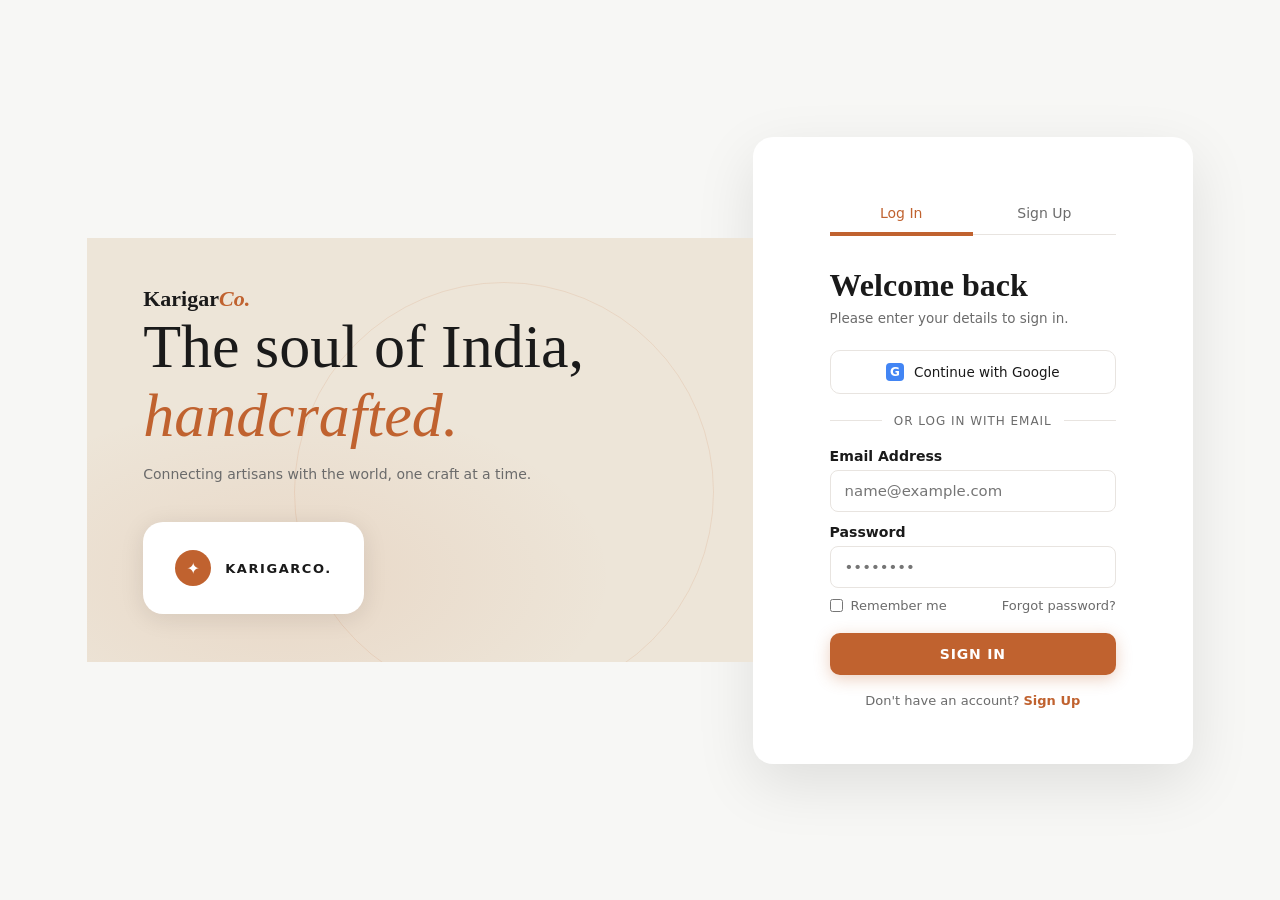
==== commit 15260d31: "added admin panel for sellers" ====
--- a/home.html
+++ b/home.html
@@ -505,6 +505,11 @@
 
 <script src="script.js"></script>
 <script>
+  if (!localStorage.getItem('loggedIn')) {
+    window.location.href = 'index.html';
+  } else if (localStorage.getItem('kc_role') === 'seller') {
+    window.location.href = 'seller.html';
+  }
   document.getElementById('searchInput').addEventListener('keyup', doSearch);
   updateBadges();
 </script>
--- a/style.css
+++ b/style.css
@@ -7,6 +7,7 @@
   --terra: #C0622F;
   --terra-dark: #a04f22;
   --terra-light: #f5e6de;
+  --navy: #1B3A6B;
   --black: #1a1a1a;
   --gray: #6b6b6b;
   --light: #f7f7f5;
@@ -390,6 +391,34 @@
   line-height: 1.7;
   font-size: 0.92rem;
 }
+.order-id-row { display: flex; align-items: center; gap: 10px; flex-wrap: wrap; }
+.order-head-right { display: flex; flex-direction: column; align-items: flex-end; gap: 10px; }
+.order-status {
+  font-size: 0.72rem;
+  font-weight: 700;
+  letter-spacing: 0.06em;
+  text-transform: uppercase;
+  padding: 4px 10px;
+  border-radius: 20px;
+}
+.order-status--placed { background: #e8f5e9; color: #2e7d32; }
+.order-status--cancelled { background: #ffebee; color: #c62828; }
+.order-cancelled-date { color: var(--gray); font-size: 0.82rem; margin-top: 6px; }
+.order-card--cancelled { opacity: 0.92; background: #fafafa; }
+.order-card--cancelled .order-total { color: var(--gray); text-decoration: line-through; }
+.btn-cancel-order {
+  padding: 8px 16px;
+  font-size: 0.82rem;
+  font-weight: 600;
+  font-family: inherit;
+  color: #c62828;
+  background: #fff;
+  border: 1.5px solid #ffcdd2;
+  border-radius: 8px;
+  cursor: pointer;
+  transition: background 0.2s, color 0.2s;
+}
+.btn-cancel-order:hover { background: #c62828; color: #fff; border-color: #c62828; }
 
 /* ===== PROFILE PAGE ===== */
 .profile-layout { display: grid; grid-template-columns: 280px 1fr; gap: 32px; align-items: start; }
@@ -429,6 +458,352 @@
   .reviews-section { padding: 0 40px 48px; }
   .stats { padding: 0 40px; }
 }
+/* ===== ROLE SELECT ===== */
+.role-select-page {
+  max-width: 900px;
+  margin: 0 auto;
+  padding: 72px 48px 80px;
+  text-align: center;
+}
+.role-select-title {
+  font-family: Cambria, Georgia, serif;
+  font-size: 2rem;
+  font-weight: 700;
+  color: #1a2744;
+  margin-bottom: 12px;
+}
+.role-select-title span { color: var(--terra); }
+.role-select-sub {
+  font-family: Calibri, 'Segoe UI', sans-serif;
+  color: var(--gray);
+  font-size: 1.05rem;
+  margin-bottom: 48px;
+}
+.role-cards {
+  display: grid;
+  grid-template-columns: 1fr 1fr;
+  gap: 28px;
+}
+.role-card {
+  background: var(--white);
+  border: 1px solid var(--border);
+  border-radius: 20px;
+  padding: 48px 32px;
+  cursor: pointer;
+  transition: transform 0.25s ease, box-shadow 0.25s ease;
+  box-shadow: var(--shadow-sm);
+}
+.role-card:hover {
+  transform: translateY(-8px);
+  box-shadow: var(--shadow-md);
+  border-color: rgba(192, 98, 47, 0.35);
+}
+.role-card-icon { font-size: 3rem; margin-bottom: 20px; }
+.role-card h2 {
+  font-family: Cambria, Georgia, serif;
+  font-size: 1.5rem;
+  color: #1a2744;
+  margin-bottom: 10px;
+}
+.role-card p {
+  font-family: Calibri, 'Segoe UI', sans-serif;
+  color: var(--gray);
+  font-size: 0.95rem;
+}
+
+/* ===== SELLER DASHBOARD ===== */
+.seller-wrap {
+  display: grid;
+  grid-template-columns: 240px 1fr;
+  min-height: calc(100vh - 64px);
+}
+.seller-sidebar {
+  background: #1a2744;
+  color: #fff;
+  padding: 32px 20px;
+  display: flex;
+  flex-direction: column;
+}
+.seller-side-title {
+  font-family: Cambria, Georgia, serif;
+  font-size: 1.1rem;
+  margin-bottom: 28px;
+  padding-bottom: 16px;
+  border-bottom: 1px solid rgba(255,255,255,0.15);
+}
+.seller-nav { display: flex; flex-direction: column; gap: 8px; }
+.seller-nav a {
+  padding: 12px 16px;
+  border-radius: 10px;
+  font-family: Calibri, 'Segoe UI', sans-serif;
+  font-size: 0.95rem;
+  font-weight: 600;
+  color: rgba(255,255,255,0.75);
+  transition: background 0.2s, color 0.2s;
+}
+.seller-nav a:hover,
+.seller-nav a.active {
+  background: var(--terra);
+  color: #fff;
+}
+.seller-main {
+  padding: 40px 48px;
+  background: var(--light);
+  font-family: Calibri, 'Segoe UI', sans-serif;
+}
+.seller-main .page-title {
+  font-family: Cambria, Georgia, serif;
+  color: #1a2744;
+}
+.seller-welcome {
+  font-size: 1.15rem;
+  color: #1a2744;
+  margin-bottom: 28px;
+  font-weight: 600;
+}
+.seller-stats {
+  display: grid;
+  grid-template-columns: repeat(3, 1fr);
+  gap: 20px;
+  margin-bottom: 36px;
+}
+.seller-stat-card {
+  background: var(--white);
+  border: 1px solid var(--border);
+  border-radius: 14px;
+  padding: 24px;
+  box-shadow: var(--shadow-sm);
+}
+.seller-stat-val {
+  font-family: Cambria, Georgia, serif;
+  font-size: 2rem;
+  font-weight: 700;
+  color: var(--terra);
+}
+.seller-stat-label {
+  margin-top: 8px;
+  color: var(--gray);
+  font-size: 0.9rem;
+  font-weight: 600;
+}
+.seller-section-h {
+  font-family: Cambria, Georgia, serif;
+  font-size: 1.2rem;
+  color: #1a2744;
+  margin-bottom: 16px;
+}
+.seller-table-wrap {
+  background: var(--white);
+  border: 1px solid var(--border);
+  border-radius: 12px;
+  overflow: hidden;
+}
+.seller-table {
+  width: 100%;
+  border-collapse: collapse;
+  font-size: 0.92rem;
+}
+.seller-table th,
+.seller-table td {
+  padding: 14px 18px;
+  text-align: left;
+  border-bottom: 1px solid var(--border);
+}
+.seller-table th {
+  background: var(--terra-light);
+  font-weight: 700;
+  color: #1a2744;
+}
+.seller-form {
+  max-width: 520px;
+  background: var(--white);
+  border: 1px solid var(--border);
+  border-radius: 16px;
+  padding: 32px;
+}
+.seller-form .form-group { margin-bottom: 18px; }
+.seller-form label {
+  display: block;
+  font-weight: 600;
+  margin-bottom: 8px;
+  color: #1a2744;
+}
+.seller-form input,
+.seller-form select,
+.seller-form textarea {
+  width: 100%;
+  padding: 12px 14px;
+  border: 1px solid var(--border);
+  border-radius: 10px;
+  font-family: inherit;
+  font-size: 0.95rem;
+}
+.seller-success {
+  background: #e8f5e9;
+  color: #2e7d32;
+  padding: 14px 18px;
+  border-radius: 10px;
+  margin-bottom: 20px;
+  font-weight: 600;
+}
+.seller-empty { color: var(--gray); padding: 24px 0; }
+.seller-listings-grid {
+  display: grid;
+  grid-template-columns: repeat(auto-fill, minmax(260px, 1fr));
+  gap: 20px;
+}
+.seller-listing-card {
+  background: var(--white);
+  border: 1px solid var(--border);
+  border-radius: 14px;
+  overflow: hidden;
+  display: flex;
+  flex-direction: column;
+}
+.seller-listing-card img {
+  width: 100%;
+  height: 180px;
+  object-fit: cover;
+}
+.seller-listing-info { padding: 16px; }
+.seller-listing-info h4 { margin-bottom: 8px; font-size: 1rem; }
+.seller-del-btn { margin-top: 12px; font-size: 0.85rem; }
+.seller-lang-footer {
+  margin-top: auto;
+  padding-top: 24px;
+  font-size: 0.82rem;
+  color: rgba(255,255,255,0.65);
+  border-top: 1px solid rgba(255,255,255,0.12);
+}
+.seller-lang-footer a {
+  color: var(--terra-light);
+  text-decoration: underline;
+  font-weight: 600;
+}
+
+/* ===== LANG SELECT PAGE ===== */
+.lang-select-page {
+  max-width: 720px;
+  margin: 0 auto;
+  padding: 56px 24px 80px;
+  text-align: center;
+  background: var(--white);
+  min-height: calc(100vh - 64px);
+}
+.lang-select-heading {
+  font-family: Cambria, Georgia, serif;
+  font-size: 2rem;
+  font-weight: 700;
+  color: var(--navy);
+  margin-bottom: 10px;
+}
+.lang-select-sub {
+  font-family: Calibri, 'Segoe UI', sans-serif;
+  color: var(--gray);
+  font-size: 1rem;
+  margin-bottom: 36px;
+}
+.lang-grid {
+  display: grid;
+  grid-template-columns: repeat(3, 1fr);
+  gap: 16px;
+  max-width: 600px;
+  margin: 0 auto 32px;
+}
+.lang-card {
+  border: 2px solid var(--border);
+  border-radius: 12px;
+  padding: 20px 16px;
+  text-align: center;
+  cursor: pointer;
+  transition: all 0.2s;
+  background: white;
+}
+.lang-card:hover {
+  border-color: var(--terra);
+  transform: translateY(-2px);
+  box-shadow: 0 4px 12px rgba(0,0,0,0.08);
+}
+.lang-card.selected {
+  border-color: var(--terra);
+  background: #FDF0EA;
+}
+.lang-badge {
+  width: 48px;
+  height: 48px;
+  border-radius: 50%;
+  display: flex;
+  align-items: center;
+  justify-content: center;
+  font-size: 1rem;
+  font-weight: 700;
+  color: white;
+  margin: 0 auto 10px auto;
+}
+.lang-card .lang-name { font-weight: 600; color: var(--navy); font-size: 1rem; }
+.lang-card .lang-code { font-size: 0.78rem; color: var(--gray); margin-top: 2px; }
+.lang-continue-btn {
+  background: var(--terra);
+  color: #fff;
+  border: none;
+  border-radius: 8px;
+  padding: 12px 32px;
+  font-size: 1rem;
+  font-weight: 600;
+  cursor: pointer;
+  font-family: Calibri, 'Segoe UI', sans-serif;
+  transition: opacity 0.2s, background 0.2s;
+}
+.lang-continue-btn:hover:not(:disabled) { background: var(--terra-dark); }
+.lang-continue-btn:disabled {
+  opacity: 0.45;
+  cursor: not-allowed;
+}
+.lang-fail-msg {
+  margin-top: 16px;
+  color: var(--gray);
+  font-size: 0.9rem;
+}
+.lang-overlay {
+  position: fixed;
+  inset: 0;
+  background: rgba(255,255,255,0.92);
+  z-index: 300;
+  display: flex;
+  align-items: center;
+  justify-content: center;
+}
+.lang-overlay[hidden] { display: none !important; }
+.lang-overlay-box { text-align: center; }
+.lang-spinner {
+  width: 44px;
+  height: 44px;
+  border: 4px solid var(--border);
+  border-top-color: var(--terra);
+  border-radius: 50%;
+  margin: 0 auto 16px;
+  animation: langSpin 0.8s linear infinite;
+}
+@keyframes langSpin {
+  to { transform: rotate(360deg); }
+}
+.lang-overlay-box p {
+  font-family: Calibri, 'Segoe UI', sans-serif;
+  color: var(--navy);
+  font-weight: 600;
+}
+
+@media (max-width: 768px) {
+  .role-cards { grid-template-columns: 1fr; }
+  .role-select-page { padding: 48px 24px; }
+  .lang-grid { grid-template-columns: repeat(2, 1fr); }
+  .seller-wrap { grid-template-columns: 1fr; }
+  .seller-sidebar { padding: 20px; }
+  .seller-nav { flex-direction: row; flex-wrap: wrap; }
+  .seller-main { padding: 24px 20px; }
+  .seller-stats { grid-template-columns: 1fr; }
+}
+
 @media (max-width: 768px) {
   .navbar { padding: 0 20px; }
   .hero { grid-template-columns: 1fr; padding: 40px 20px; }
